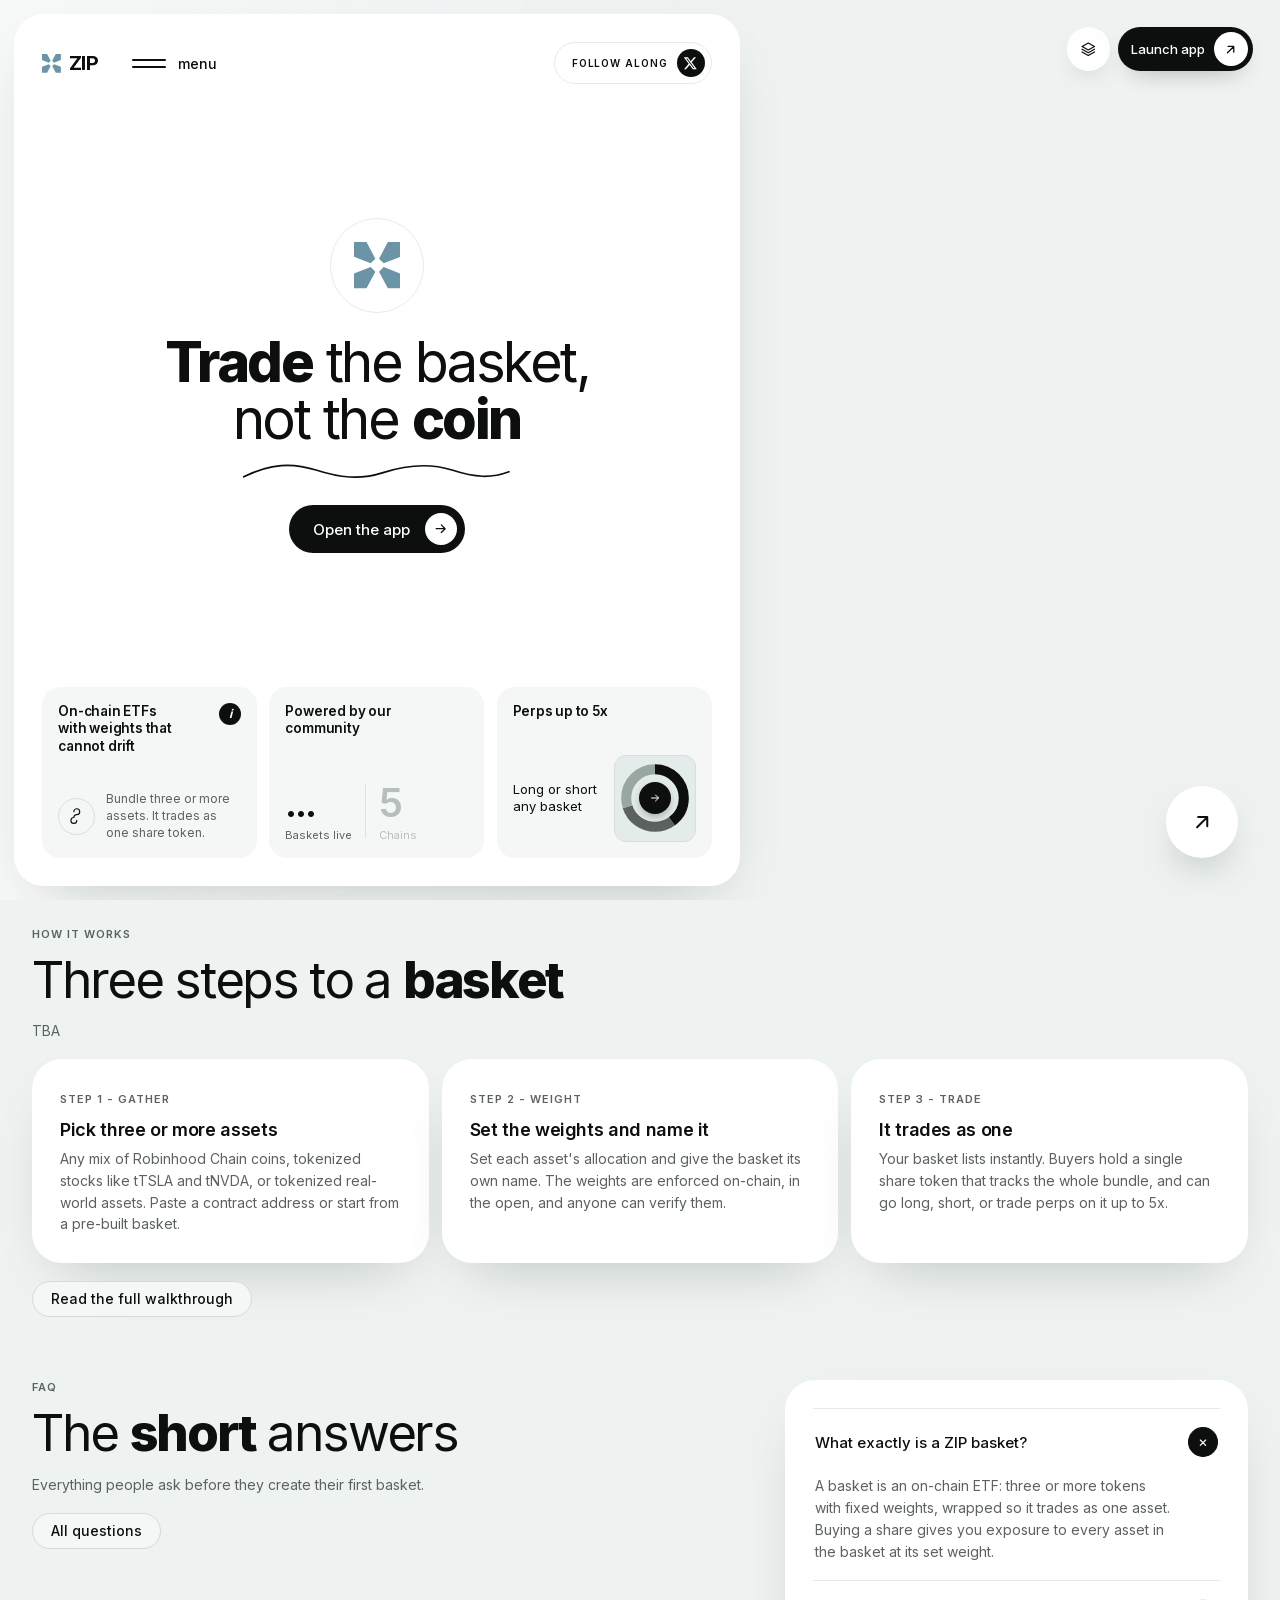
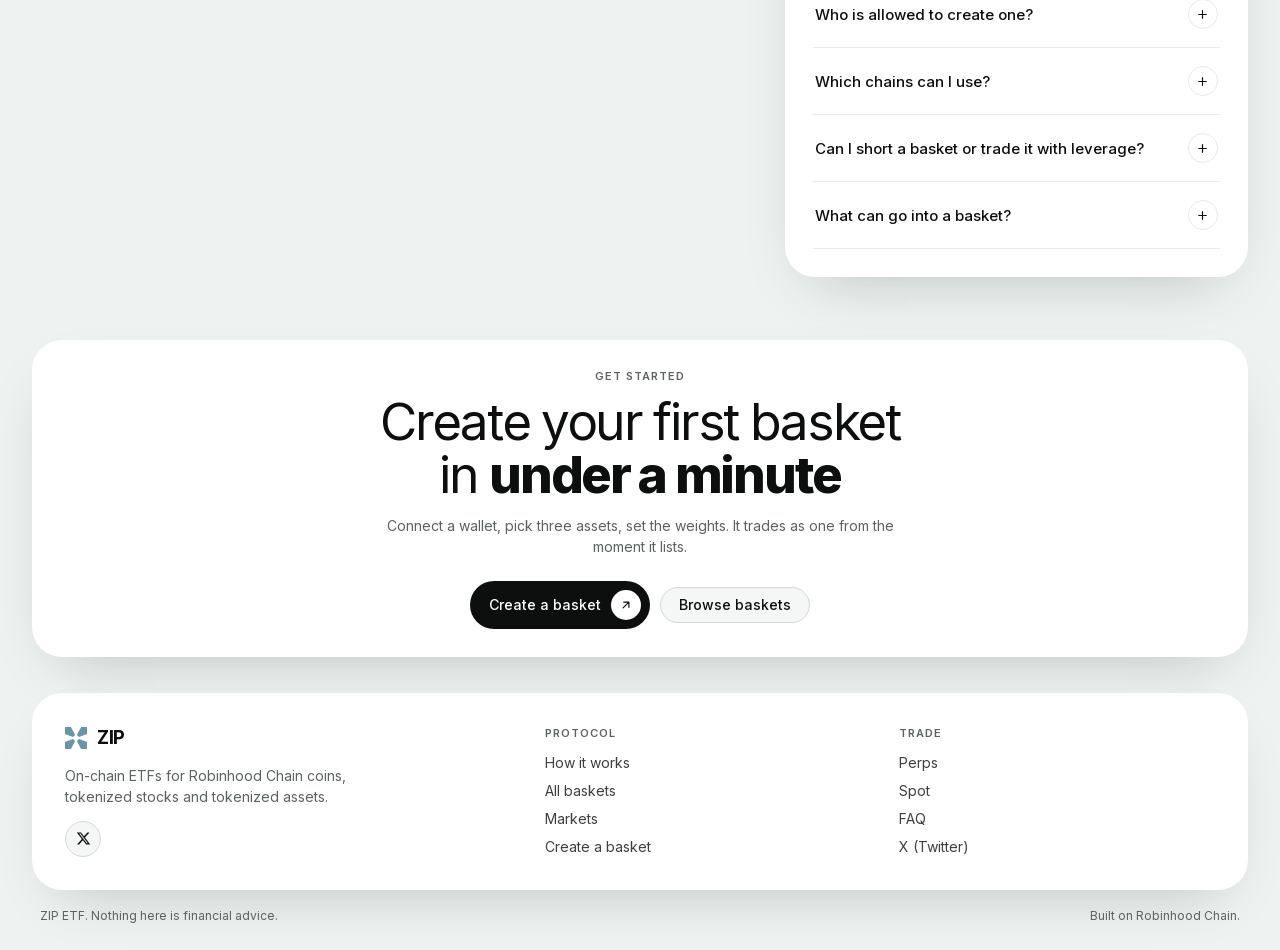
==== index.html @ 49cf730f "first commit" ====
<!DOCTYPE html><!--kc_h48xTztMlDS0UndkGt--><html lang="en" class="__variable_48b81b"><head><meta charSet="utf-8"/><meta name="viewport" content="width=device-width, initial-scale=1, viewport-fit=cover"/><link rel="preload" href="/_next/static/media/e4af272ccee01ff0-s.p.woff2" as="font" crossorigin="" type="font/woff2"/><link rel="stylesheet" href="/_next/static/css/47290fb215a92a5d.css" data-precedence="next"/><link rel="preload" as="script" fetchPriority="low" href="/_next/static/chunks/webpack-f06a473c80c1f0b2.js"/><script src="/_next/static/chunks/4bd1b696-100b9d70ed4e49c1.js" async=""></script><script src="/_next/static/chunks/1255-623a1bc706ecd6cc.js" async=""></script><script src="/_next/static/chunks/main-app-b7ac91ae224968d9.js" async=""></script><script src="/_next/static/chunks/2619-04bc32f026a0d946.js" async=""></script><script src="/_next/static/chunks/app/page-337a834a61ea5313.js" async=""></script><script src="/_next/static/chunks/4e88bc13-fd4abf45faca8fa0.js" async=""></script><script src="/_next/static/chunks/9579-af18229d31979c87.js" async=""></script><script src="/_next/static/chunks/5828-e5c5c52f9ae7e9f2.js" async=""></script><script src="/_next/static/chunks/837-861369eff8d6d8a3.js" async=""></script><script src="/_next/static/chunks/1227-9fb7b39acc31ea23.js" async=""></script><script src="/_next/static/chunks/app/(product)/layout-d0ba0eaaacfea09c.js" async=""></script><meta name="next-size-adjust" content=""/><title>ZIP ETF - Trade the basket, not the coin</title><meta name="description" content="On-chain ETFs for Robinhood Chain coins, tokenized stocks and tokenized assets. Build a basket, buy it, or trade its perps up to 5x."/><link rel="icon" href="/icon.svg?15dbc887659d36e9" type="image/svg+xml" sizes="any"/><script src="/_next/static/chunks/polyfills-42372ed130431b0a.js" noModule=""></script></head><body><div hidden=""><!--$--><!--/$--></div><section class="hero"><video class="hero__bg" autoPlay="" muted="" loop="" playsInline="" preload="auto" poster="https://images.higgs.ai/?default=1&amp;output=webp&amp;url=https%3A%2F%2Fd8j0ntlcm91z4.cloudfront.net%2Fuser_38xzZboKViGWJOttwIXH07lWA1P%2Fhf_20260831_232824_93a0252b-e9f2-432f-9961-555a2e458100.png&amp;w=1920&amp;q=85"><source src="https://d8j0ntlcm91z4.cloudfront.net/user_38xzZboKViGWJOttwIXH07lWA1P/hf_20260831_234904_80126b6f-a9f2-4c64-904f-bbecd6fb479a.mp4" type="video/mp4"/></video><div class="hero__scrim"></div><div class="hero__inner"><div class="panel"><header class="topbar"><div class="nav-left"><span class="brand"><svg class="brand__mark" viewBox="0 0 100 100" aria-hidden="true"><path fill="#6b94a6" d="M0 0h27l19 36-10 10L0 32zM100 0H73L54 36l10 10 36-14zM0 100h27l19-36-10-10L0 68zM100 100H73L54 64l10-10 36 14z"></path></svg>ZIP</span><button class="menu" type="button" aria-controls="navmenu" aria-expanded="false" aria-label="Open menu"><span class="menu__bars"><span></span><span></span></span><span class="menu__label">menu</span></button></div><div class="connect"><span class="connect__label">Follow along</span><div class="socials"><a class="social" href="https://x.com/ZipETFsX" target="_blank" rel="noopener noreferrer" aria-label="ZIP ETF on X"><svg viewBox="0 0 24 24" aria-hidden="true" fill="currentColor"><path d="M18.244 2.25h3.308l-7.227 8.26 8.502 11.24H16.17l-5.214-6.817L4.99 21.75H1.68l7.73-8.835L1.254 2.25H8.08l4.713 6.231zm-1.161 17.52h1.833L7.084 4.126H5.117z"></path></svg></a></div></div></header><div class="stage"><div class="avatar avatar--mark" aria-hidden="true"><svg viewBox="0 0 100 100" aria-hidden="true"><path fill="#6b94a6" d="M0 0h27l19 36-10 10L0 32zM100 0H73L54 36l10 10 36-14zM0 100h27l19-36-10-10L0 68zM100 100H73L54 64l10-10 36 14z"></path></svg></div><h1 class="headline"><b>Trade</b> the basket,<br/>not the <b>coin</b></h1><svg class="squiggle" viewBox="0 0 320 26" aria-hidden="true"><path d="M2 20C34 4 60 3 88 12s52 12 80 3 54-12 82-3 46 10 68 2" stroke="currentColor" stroke-width="2" stroke-linecap="round" fill="none"></path></svg><a class="cta" href="/app">Open the app<span class="cta__icon"><svg viewBox="0 0 24 24" aria-hidden="true"><path d="M5 12h14M13 6l6 6-6 6" stroke="currentColor" stroke-width="2" stroke-linecap="round" stroke-linejoin="round" fill="none"></path></svg></span></a></div><div class="cards"><article class="card"><div class="card__top"><h3 class="card__title">On-chain ETFs with weights that cannot drift</h3><span class="info" aria-hidden="true">i</span></div><div class="card__row"><span class="bubble"><svg viewBox="0 0 24 24" aria-hidden="true"><path d="M8 5a4 4 0 1 1 4 4 4 4 0 0 0-4 4 4 4 0 1 0 4 4" stroke="currentColor" stroke-width="1.6" stroke-linecap="round" stroke-linejoin="round" fill="none"></path></svg></span><p class="card__note">Bundle three or more assets. It trades as one share token.</p></div></article><article class="card"><div class="card__top"><h3 class="card__title">Powered by our community</h3></div><div class="stats"><div class="stat"><span class="stat__num">...</span><span class="stat__label">Baskets live</span></div><span class="stats__div"></span><div class="stat stat--muted"><span class="stat__num">5</span><span class="stat__label">Chains</span></div></div></article><article class="card"><div class="card__top"><h3 class="card__title">Perps up to 5x</h3></div><div class="teaser"><p class="teaser__text">Long or short<br/>any basket</p><a class="teaser__thumb teaser__thumb--donut" aria-label="Open the perps market" href="/app?tab=trade"><div style="width:72px;display:flex;flex-direction:column;align-items:center;gap:8px"><svg viewBox="0 0 100 100" width="72" height="72" role="img" aria-label="Basket allocation"><circle cx="50" cy="50" r="40" fill="none" stroke="#eef2f1" stroke-width="14"></circle><circle cx="50" cy="50" r="40" fill="none" stroke="#0d0f0f" stroke-width="14" stroke-dasharray="100.53096491487338 150.79644737231007" stroke-dashoffset="0" transform="rotate(-90 50 50)"></circle><circle cx="50" cy="50" r="40" fill="none" stroke="#5b6260" stroke-width="14" stroke-dasharray="75.39822368615503 175.92918860102841" stroke-dashoffset="-100.53096491487338" transform="rotate(-90 50 50)"></circle><circle cx="50" cy="50" r="40" fill="none" stroke="#9aa6a2" stroke-width="14" stroke-dasharray="75.39822368615503 175.92918860102841" stroke-dashoffset="-175.92918860102841" transform="rotate(-90 50 50)"></circle></svg></div><span class="play"><svg viewBox="0 0 24 24" aria-hidden="true"><path d="M5 12h14M13 6l6 6-6 6" stroke="currentColor" stroke-width="2" stroke-linecap="round" stroke-linejoin="round" fill="none"></path></svg></span></a></div></article></div></div><div class="side"><div class="side__top"><a class="pill-btn" aria-label="Browse all baskets" href="/baskets"><svg viewBox="0 0 24 24" aria-hidden="true"><path d="M12 3l9 5-9 5-9-5 9-5zM3 12l9 5 9-5M3 16l9 5 9-5" stroke="currentColor" stroke-width="1.8" stroke-linecap="round" stroke-linejoin="round" fill="none"></path></svg></a><a class="account account--ink" href="/app"><span class="account__label">Launch app</span><span class="account__avatar" aria-hidden="true"><svg viewBox="0 0 24 24" aria-hidden="true"><path d="M7 17L17 7M8 7h9v9" stroke="currentColor" stroke-width="2" stroke-linecap="round" stroke-linejoin="round" fill="none"></path></svg></span></a></div><a class="arrow-fab" aria-label="How it works" href="/how-it-works"><svg viewBox="0 0 24 24" aria-hidden="true"><path d="M7 17L17 7M8 7h9v9" stroke="currentColor" stroke-width="2" stroke-linecap="round" stroke-linejoin="round" fill="none"></path></svg></a></div></div></section><div class="navmenu" id="navmenu" role="dialog" aria-modal="true" aria-label="Site menu"><div class="navmenu__scrim"></div><div class="navmenu__sheet"><div class="navmenu__head"><span class="navmenu__brand"><svg class="brand__mark" viewBox="0 0 100 100" aria-hidden="true"><path fill="#6b94a6" d="M0 0h27l19 36-10 10L0 32zM100 0H73L54 36l10 10 36-14zM0 100h27l19-36-10-10L0 68zM100 100H73L54 64l10-10 36 14z"></path></svg>ZIP</span><button class="navmenu__close" type="button" aria-label="Close menu"><svg viewBox="0 0 24 24" aria-hidden="true"><path d="M5 5l14 14M19 5L5 19" stroke="currentColor" stroke-width="2.2" stroke-linecap="round" stroke-linejoin="round" fill="none"></path></svg></button></div><ul class="navmenu__list"><li><a class="navmenu__link" href="/">Home<svg viewBox="0 0 24 24" aria-hidden="true"><path d="M7 17L17 7M8 7h9v9" stroke="currentColor" stroke-width="2" stroke-linecap="round" stroke-linejoin="round" fill="none"></path></svg></a></li><li><a class="navmenu__link" href="/app">Markets<svg viewBox="0 0 24 24" aria-hidden="true"><path d="M7 17L17 7M8 7h9v9" stroke="currentColor" stroke-width="2" stroke-linecap="round" stroke-linejoin="round" fill="none"></path></svg></a></li><li><a class="navmenu__link" href="/baskets">Baskets<svg viewBox="0 0 24 24" aria-hidden="true"><path d="M7 17L17 7M8 7h9v9" stroke="currentColor" stroke-width="2" stroke-linecap="round" stroke-linejoin="round" fill="none"></path></svg></a></li><li><a class="navmenu__link" href="/app?tab=create">Create a basket<svg viewBox="0 0 24 24" aria-hidden="true"><path d="M7 17L17 7M8 7h9v9" stroke="currentColor" stroke-width="2" stroke-linecap="round" stroke-linejoin="round" fill="none"></path></svg></a></li><li><a class="navmenu__link" href="/how-it-works">How it works<svg viewBox="0 0 24 24" aria-hidden="true"><path d="M7 17L17 7M8 7h9v9" stroke="currentColor" stroke-width="2" stroke-linecap="round" stroke-linejoin="round" fill="none"></path></svg></a></li><li><a class="navmenu__link" href="/faq">FAQ<svg viewBox="0 0 24 24" aria-hidden="true"><path d="M7 17L17 7M8 7h9v9" stroke="currentColor" stroke-width="2" stroke-linecap="round" stroke-linejoin="round" fill="none"></path></svg></a></li></ul><div class="navmenu__foot"><span class="navmenu__foot-label">Follow along</span><div class="socials"><a class="social" href="https://x.com/ZipETFsX" target="_blank" rel="noopener noreferrer" aria-label="ZIP ETF on X"><svg viewBox="0 0 24 24" aria-hidden="true" fill="currentColor"><path d="M18.244 2.25h3.308l-7.227 8.26 8.502 11.24H16.17l-5.214-6.817L4.99 21.75H1.68l7.73-8.835L1.254 2.25H8.08l4.713 6.231zm-1.161 17.52h1.833L7.084 4.126H5.117z"></path></svg></a></div><a class="cta" href="/app">Open the app<span class="cta__icon"><svg viewBox="0 0 24 24" aria-hidden="true"><path d="M5 12h14M13 6l6 6-6 6" stroke="currentColor" stroke-width="2" stroke-linecap="round" stroke-linejoin="round" fill="none"></path></svg></span></a></div></div></div><div class="q-wrap home-sections"><section id="how-it-works" class="q-section"><div class="q-hero"><p class="q-kicker">How it works</p><h2 class="q-title">Three steps to a <b>basket</b></h2><p class="q-lede">TBA</p></div><div class="q-grid q-grid--3"><div class="q-panel q-step"><span class="q-step__n">Step 1 - Gather</span><h3>Pick three or more assets</h3><p>Any mix of Robinhood Chain coins, tokenized stocks like tTSLA and tNVDA, or tokenized real-world assets. Paste a contract address or start from a pre-built basket.</p></div><div class="q-panel q-step"><span class="q-step__n">Step 2 - Weight</span><h3>Set the weights and name it</h3><p>Set each asset&#x27;s allocation and give the basket its own name. The weights are enforced on-chain, in the open, and anyone can verify them.</p></div><div class="q-panel q-step"><span class="q-step__n">Step 3 - Trade</span><h3>It trades as one</h3><p>Your basket lists instantly. Buyers hold a single share token that tracks the whole bundle, and can go long, short, or trade perps on it up to 5x.</p></div></div><div class="q-row" style="margin-top:18px"><a class="q-btn q-btn--ghost" href="/how-it-works">Read the full walkthrough</a></div></section><section id="faq" class="q-section"><div class="q-grid q-grid--main"><div class="q-hero" style="padding-top:0"><p class="q-kicker">FAQ</p><h2 class="q-title">The <b>short</b> answers</h2><p class="q-lede">Everything people ask before they create their first basket.</p><a class="q-btn q-btn--ghost" style="margin-top:18px" href="/faq">All questions</a></div><div class="q-panel"><div class="q-acc"><div class="q-acc__item is-open"><button type="button" class="q-acc__btn" aria-expanded="true">What exactly is a ZIP basket?<span class="q-acc__icon"><svg viewBox="0 0 24 24" aria-hidden="true"><path d="M12 5v14M5 12h14" stroke="currentColor" stroke-width="2.2" stroke-linecap="round" stroke-linejoin="round" fill="none"></path></svg></span></button><div class="q-acc__panel"><div class="q-acc__inner"><p>A basket is an on-chain ETF: three or more tokens with fixed weights, wrapped so it trades as one asset. Buying a share gives you exposure to every asset in the basket at its set weight.</p></div></div></div><div class="q-acc__item"><button type="button" class="q-acc__btn" aria-expanded="false">Who is allowed to create one?<span class="q-acc__icon"><svg viewBox="0 0 24 24" aria-hidden="true"><path d="M12 5v14M5 12h14" stroke="currentColor" stroke-width="2.2" stroke-linecap="round" stroke-linejoin="round" fill="none"></path></svg></span></button><div class="q-acc__panel"><div class="q-acc__inner"><p>Anyone with a connected wallet. There is no listing committee and no approval queue. You pick the assets, set the weights, and the protocol mints it.</p></div></div></div><div class="q-acc__item"><button type="button" class="q-acc__btn" aria-expanded="false">Which chains can I use?<span class="q-acc__icon"><svg viewBox="0 0 24 24" aria-hidden="true"><path d="M12 5v14M5 12h14" stroke="currentColor" stroke-width="2.2" stroke-linecap="round" stroke-linejoin="round" fill="none"></path></svg></span></button><div class="q-acc__panel"><div class="q-acc__inner"><p>Robinhood Chain, Ethereum, Base, BNB Chain and Solana. A single basket can hold assets that live on different chains, and deploys run through one launch flow.</p></div></div></div><div class="q-acc__item"><button type="button" class="q-acc__btn" aria-expanded="false">Can I short a basket or trade it with leverage?<span class="q-acc__icon"><svg viewBox="0 0 24 24" aria-hidden="true"><path d="M12 5v14M5 12h14" stroke="currentColor" stroke-width="2.2" stroke-linecap="round" stroke-linejoin="round" fill="none"></path></svg></span></button><div class="q-acc__panel"><div class="q-acc__inner"><p>Yes. Every basket has a perps market. You can go long or short with up to 5x leverage, and positions are collateralised from your custodial balance.</p></div></div></div><div class="q-acc__item"><button type="button" class="q-acc__btn" aria-expanded="false">What can go into a basket?<span class="q-acc__icon"><svg viewBox="0 0 24 24" aria-hidden="true"><path d="M12 5v14M5 12h14" stroke="currentColor" stroke-width="2.2" stroke-linecap="round" stroke-linejoin="round" fill="none"></path></svg></span></button><div class="q-acc__panel"><div class="q-acc__inner"><p>Robinhood Chain native coins, tokenized stocks such as tTSLA, tNVDA and tAAPL, tokenized real-world assets like tGOLD, and any token you can paste a contract address for.</p></div></div></div></div></div></div></section><section id="cta" class="q-section"><div class="q-panel home-cta"><p class="q-kicker">Get started</p><h2 class="q-title">Create your first basket<br/>in <b>under a minute</b></h2><p class="q-lede" style="margin:14px auto 0">Connect a wallet, pick three assets, set the weights. It trades as one from the moment it lists.</p><div class="q-row q-row--wrap" style="justify-content:center;margin-top:24px"><a class="q-btn q-btn--ink q-btn--pill-icon" href="/app?tab=create">Create a basket<span class="q-btn__icon"><svg viewBox="0 0 24 24" aria-hidden="true"><path d="M7 17L17 7M8 7h9v9" stroke="currentColor" stroke-width="2" stroke-linecap="round" stroke-linejoin="round" fill="none"></path></svg></span></a><a class="q-btn q-btn--ghost" href="/baskets">Browse baskets</a></div></div></section></div><footer class="q-footer"><div class="q-wrap"><div class="q-footer__box"><div><a class="q-header__brand" href="/"><svg viewBox="0 0 100 100" aria-hidden="true"><path fill="#6b94a6" d="M0 0h27l19 36-10 10L0 32zM100 0H73L54 36l10 10 36-14zM0 100h27l19-36-10-10L0 68zM100 100H73L54 64l10-10 36 14z"></path></svg>ZIP</a><p class="q-footer__blurb">On-chain ETFs for Robinhood Chain coins, tokenized stocks and tokenized assets.</p><a class="q-iconbtn" style="margin-top:14px" href="https://x.com/ZipETFsX" target="_blank" rel="noopener noreferrer" aria-label="ZIP ETF on X"><svg viewBox="0 0 24 24" aria-hidden="true" fill="currentColor"><path d="M18.244 2.25h3.308l-7.227 8.26 8.502 11.24H16.17l-5.214-6.817L4.99 21.75H1.68l7.73-8.835L1.254 2.25H8.08l4.713 6.231zm-1.161 17.52h1.833L7.084 4.126H5.117z"></path></svg></a></div><div class="q-footer__col"><h4>Protocol</h4><ul><li><a href="/how-it-works">How it works</a></li><li><a href="/baskets">All baskets</a></li><li><a href="/app">Markets</a></li><li><a href="/app?tab=create">Create a basket</a></li></ul></div><div class="q-footer__col"><h4>Trade</h4><ul><li><a href="/app?tab=trade">Perps</a></li><li><a href="/baskets">Spot</a></li><li><a href="/faq">FAQ</a></li><li><a href="https://x.com/ZipETFsX" target="_blank" rel="noopener noreferrer">X (Twitter)</a></li></ul></div></div><div class="q-footer__meta"><span>ZIP ETF. Nothing here is financial advice.</span><span>Built on Robinhood Chain.</span></div></div></footer><!--$--><!--/$--><script src="/_next/static/chunks/webpack-f06a473c80c1f0b2.js" id="_R_" async=""></script><script>(self.__next_f=self.__next_f||[]).push([0])</script><script>self.__next_f.push([1,"1:\"$Sreact.fragment\"\n2:I[9766,[],\"\"]\n3:I[98924,[],\"\"]\n4:I[39298,[\"2619\",\"static/chunks/2619-04bc32f026a0d946.js\",\"8974\",\"static/chunks/app/page-337a834a61ea5313.js\"],\"default\"]\n5:I[52619,[\"8451\",\"static/chunks/4e88bc13-fd4abf45faca8fa0.js\",\"2619\",\"static/chunks/2619-04bc32f026a0d946.js\",\"9579\",\"static/chunks/9579-af18229d31979c87.js\",\"5828\",\"static/chunks/5828-e5c5c52f9ae7e9f2.js\",\"837\",\"static/chunks/837-861369eff8d6d8a3.js\",\"1227\",\"static/chunks/1227-9fb7b39acc31ea23.js\",\"5396\",\"static/chunks/app/(product)/layout-d0ba0eaaacfea09c.js\"],\"\"]\n6:I[42136,[\"2619\",\"static/chunks/2619-04bc32f026a0d946.js\",\"8974\",\"static/chunks/app/page-337a834a61ea5313.js\"],\"default\"]\nb:I[57150,[],\"\"]\n:HL[\"/_next/static/media/e4af272ccee01ff0-s.p.woff2\",\"font\",{\"crossOrigin\":\"\",\"type\":\"font/woff2\"}]\n:HL[\"/_next/static/css/47290fb215a92a5d.css\",\"style\"]\n"])</script><script>self.__next_f.push([1,"0:{\"P\":null,\"b\":\"kc_h48xTztMlDS0UndkGt\",\"p\":\"\",\"c\":[\"\",\"\"],\"i\":false,\"f\":[[[\"\",{\"children\":[\"__PAGE__\",{}]},\"$undefined\",\"$undefined\",true],[\"\",[\"$\",\"$1\",\"c\",{\"children\":[[[\"$\",\"link\",\"0\",{\"rel\":\"stylesheet\",\"href\":\"/_next/static/css/47290fb215a92a5d.css\",\"precedence\":\"next\",\"crossOrigin\":\"$undefined\",\"nonce\":\"$undefined\"}]],[\"$\",\"html\",null,{\"lang\":\"en\",\"className\":\"__variable_48b81b\",\"children\":[\"$\",\"body\",null,{\"children\":[\"$\",\"$L2\",null,{\"parallelRouterKey\":\"children\",\"error\":\"$undefined\",\"errorStyles\":\"$undefined\",\"errorScripts\":\"$undefined\",\"template\":[\"$\",\"$L3\",null,{}],\"templateStyles\":\"$undefined\",\"templateScripts\":\"$undefined\",\"notFound\":[[[\"$\",\"title\",null,{\"children\":\"404: This page could not be found.\"}],[\"$\",\"div\",null,{\"style\":{\"fontFamily\":\"system-ui,\\\"Segoe UI\\\",Roboto,Helvetica,Arial,sans-serif,\\\"Apple Color Emoji\\\",\\\"Segoe UI Emoji\\\"\",\"height\":\"100vh\",\"textAlign\":\"center\",\"display\":\"flex\",\"flexDirection\":\"column\",\"alignItems\":\"center\",\"justifyContent\":\"center\"},\"children\":[\"$\",\"div\",null,{\"children\":[[\"$\",\"style\",null,{\"dangerouslySetInnerHTML\":{\"__html\":\"body{color:#000;background:#fff;margin:0}.next-error-h1{border-right:1px solid rgba(0,0,0,.3)}@media (prefers-color-scheme:dark){body{color:#fff;background:#000}.next-error-h1{border-right:1px solid rgba(255,255,255,.3)}}\"}}],[\"$\",\"h1\",null,{\"className\":\"next-error-h1\",\"style\":{\"display\":\"inline-block\",\"margin\":\"0 20px 0 0\",\"padding\":\"0 23px 0 0\",\"fontSize\":24,\"fontWeight\":500,\"verticalAlign\":\"top\",\"lineHeight\":\"49px\"},\"children\":404}],[\"$\",\"div\",null,{\"style\":{\"display\":\"inline-block\"},\"children\":[\"$\",\"h2\",null,{\"style\":{\"fontSize\":14,\"fontWeight\":400,\"lineHeight\":\"49px\",\"margin\":0},\"children\":\"This page could not be found.\"}]}]]}]}]],[]],\"forbidden\":\"$undefined\",\"unauthorized\":\"$undefined\"}]}]}]]}],{\"children\":[\"__PAGE__\",[\"$\",\"$1\",\"c\",{\"children\":[[[\"$\",\"$L4\",null,{}],[\"$\",\"div\",null,{\"className\":\"q-wrap home-sections\",\"children\":[[\"$\",\"section\",null,{\"id\":\"how-it-works\",\"className\":\"q-section\",\"children\":[[\"$\",\"div\",null,{\"className\":\"q-hero\",\"children\":[[\"$\",\"p\",null,{\"className\":\"q-kicker\",\"children\":\"How it works\"}],[\"$\",\"h2\",null,{\"className\":\"q-title\",\"children\":[\"Three steps to a \",[\"$\",\"b\",null,{\"children\":\"basket\"}]]}],[\"$\",\"p\",null,{\"className\":\"q-lede\",\"children\":\"TBA\"}]]}],[\"$\",\"div\",null,{\"className\":\"q-grid q-grid--3\",\"children\":[[\"$\",\"div\",\"Step 1 - Gather\",{\"className\":\"q-panel q-step\",\"children\":[[\"$\",\"span\",null,{\"className\":\"q-step__n\",\"children\":\"Step 1 - Gather\"}],[\"$\",\"h3\",null,{\"children\":\"Pick three or more assets\"}],[\"$\",\"p\",null,{\"children\":\"Any mix of Robinhood Chain coins, tokenized stocks like tTSLA and tNVDA, or tokenized real-world assets. Paste a contract address or start from a pre-built basket.\"}]]}],[\"$\",\"div\",\"Step 2 - Weight\",{\"className\":\"q-panel q-step\",\"children\":[[\"$\",\"span\",null,{\"className\":\"q-step__n\",\"children\":\"Step 2 - Weight\"}],[\"$\",\"h3\",null,{\"children\":\"Set the weights and name it\"}],[\"$\",\"p\",null,{\"children\":\"Set each asset's allocation and give the basket its own name. The weights are enforced on-chain, in the open, and anyone can verify them.\"}]]}],[\"$\",\"div\",\"Step 3 - Trade\",{\"className\":\"q-panel q-step\",\"children\":[[\"$\",\"span\",null,{\"className\":\"q-step__n\",\"children\":\"Step 3 - Trade\"}],[\"$\",\"h3\",null,{\"children\":\"It trades as one\"}],[\"$\",\"p\",null,{\"children\":\"Your basket lists instantly. Buyers hold a single share token that tracks the whole bundle, and can go long, short, or trade perps on it up to 5x.\"}]]}]]}],[\"$\",\"div\",null,{\"className\":\"q-row\",\"style\":{\"marginTop\":18},\"children\":[\"$\",\"$L5\",null,{\"href\":\"/how-it-works\",\"className\":\"q-btn q-btn--ghost\",\"children\":\"Read the full walkthrough\"}]}]]}],[\"$\",\"section\",null,{\"id\":\"faq\",\"className\":\"q-section\",\"children\":[\"$\",\"div\",null,{\"className\":\"q-grid q-grid--main\",\"children\":[[\"$\",\"div\",null,{\"className\":\"q-hero\",\"style\":{\"paddingTop\":0},\"children\":[[\"$\",\"p\",null,{\"className\":\"q-kicker\",\"children\":\"FAQ\"}],[\"$\",\"h2\",null,{\"className\":\"q-title\",\"children\":[\"The \",[\"$\",\"b\",null,{\"children\":\"short\"}],\" answers\"]}],[\"$\",\"p\",null,{\"className\":\"q-lede\",\"children\":\"Everything people ask before they create their first basket.\"}],[\"$\",\"$L5\",null,{\"href\":\"/faq\",\"className\":\"q-btn q-btn--ghost\",\"style\":{\"marginTop\":18},\"children\":\"All questions\"}]]}],[\"$\",\"div\",null,{\"className\":\"q-panel\",\"children\":[\"$\",\"$L6\",null,{\"items\":[{\"q\":\"What exactly is a ZIP basket?\",\"a\":\"A basket is an on-chain ETF: three or more tokens with fixed weights, wrapped so it trades as one asset. Buying a share gives you exposure to every asset in the basket at its set weight.\"},{\"q\":\"Who is allowed to create one?\",\"a\":\"Anyone with a connected wallet. There is no listing committee and no approval queue. You pick the assets, set the weights, and the protocol mints it.\"},{\"q\":\"Which chains can I use?\",\"a\":\"Robinhood Chain, Ethereum, Base, BNB Chain and Solana. A single basket can hold assets that live on different chains, and deploys run through one launch flow.\"},{\"q\":\"Can I short a basket or trade it with leverage?\",\"a\":\"Yes. Every basket has a perps market. You can go long or short with up to 5x leverage, and positions are collateralised from your custodial balance.\"},{\"q\":\"What can go into a basket?\",\"a\":\"Robinhood Chain native coins, tokenized stocks such as tTSLA, tNVDA and tAAPL, tokenized real-world assets like tGOLD, and any token you can paste a contract address for.\"}]}]}]]}]}],\"$L7\"]}],\"$L8\"],null,\"$L9\"]}],{},null,false]},null,false],\"$La\",false]],\"m\":\"$undefined\",\"G\":[\"$b\",[]],\"s\":false,\"S\":true}\n"])</script><script>self.__next_f.push([1,"c:I[24431,[],\"OutletBoundary\"]\ne:I[15278,[],\"AsyncMetadataOutlet\"]\n10:I[24431,[],\"ViewportBoundary\"]\n12:I[24431,[],\"MetadataBoundary\"]\n13:\"$Sreact.suspense\"\n"])</script><script>self.__next_f.push([1,"7:[\"$\",\"section\",null,{\"id\":\"cta\",\"className\":\"q-section\",\"children\":[\"$\",\"div\",null,{\"className\":\"q-panel home-cta\",\"children\":[[\"$\",\"p\",null,{\"className\":\"q-kicker\",\"children\":\"Get started\"}],[\"$\",\"h2\",null,{\"className\":\"q-title\",\"children\":[\"Create your first basket\",[\"$\",\"br\",null,{}],\"in \",[\"$\",\"b\",null,{\"children\":\"under a minute\"}]]}],[\"$\",\"p\",null,{\"className\":\"q-lede\",\"style\":{\"margin\":\"14px auto 0\"},\"children\":\"Connect a wallet, pick three assets, set the weights. It trades as one from the moment it lists.\"}],[\"$\",\"div\",null,{\"className\":\"q-row q-row--wrap\",\"style\":{\"justifyContent\":\"center\",\"marginTop\":24},\"children\":[[\"$\",\"$L5\",null,{\"href\":\"/app?tab=create\",\"className\":\"q-btn q-btn--ink q-btn--pill-icon\",\"children\":[\"Create a basket\",[\"$\",\"span\",null,{\"className\":\"q-btn__icon\",\"children\":[\"$\",\"svg\",null,{\"className\":\"$undefined\",\"style\":\"$undefined\",\"viewBox\":\"0 0 24 24\",\"aria-hidden\":\"true\",\"children\":[\"$\",\"path\",null,{\"d\":\"M7 17L17 7M8 7h9v9\",\"stroke\":\"currentColor\",\"strokeWidth\":2,\"strokeLinecap\":\"round\",\"strokeLinejoin\":\"round\",\"fill\":\"none\"}]}]}]]}],[\"$\",\"$L5\",null,{\"href\":\"/baskets\",\"className\":\"q-btn q-btn--ghost\",\"children\":\"Browse baskets\"}]]}]]}]}]\n"])</script><script>self.__next_f.push([1,"8:[\"$\",\"footer\",null,{\"className\":\"q-footer\",\"children\":[\"$\",\"div\",null,{\"className\":\"q-wrap\",\"children\":[[\"$\",\"div\",null,{\"className\":\"q-footer__box\",\"children\":[[\"$\",\"div\",null,{\"children\":[[\"$\",\"$L5\",null,{\"href\":\"/\",\"className\":\"q-header__brand\",\"children\":[[\"$\",\"svg\",null,{\"className\":\"$undefined\",\"style\":\"$undefined\",\"viewBox\":\"0 0 100 100\",\"aria-hidden\":\"true\",\"children\":[\"$\",\"path\",null,{\"fill\":\"#6b94a6\",\"d\":\"M0 0h27l19 36-10 10L0 32zM100 0H73L54 36l10 10 36-14zM0 100h27l19-36-10-10L0 68zM100 100H73L54 64l10-10 36 14z\"}]}],\"ZIP\"]}],[\"$\",\"p\",null,{\"className\":\"q-footer__blurb\",\"children\":\"On-chain ETFs for Robinhood Chain coins, tokenized stocks and tokenized assets.\"}],[\"$\",\"a\",null,{\"className\":\"q-iconbtn\",\"style\":{\"marginTop\":14},\"href\":\"https://x.com/ZipETFsX\",\"target\":\"_blank\",\"rel\":\"noopener noreferrer\",\"aria-label\":\"ZIP ETF on X\",\"children\":[\"$\",\"svg\",null,{\"className\":\"$undefined\",\"viewBox\":\"0 0 24 24\",\"aria-hidden\":\"true\",\"fill\":\"currentColor\",\"children\":[\"$\",\"path\",null,{\"d\":\"M18.244 2.25h3.308l-7.227 8.26 8.502 11.24H16.17l-5.214-6.817L4.99 21.75H1.68l7.73-8.835L1.254 2.25H8.08l4.713 6.231zm-1.161 17.52h1.833L7.084 4.126H5.117z\"}]}]}]]}],[[\"$\",\"div\",\"Protocol\",{\"className\":\"q-footer__col\",\"children\":[[\"$\",\"h4\",null,{\"children\":\"Protocol\"}],[\"$\",\"ul\",null,{\"children\":[[\"$\",\"li\",\"How it works\",{\"children\":[\"$\",\"$L5\",null,{\"href\":\"/how-it-works\",\"children\":\"How it works\"}]}],[\"$\",\"li\",\"All baskets\",{\"children\":[\"$\",\"$L5\",null,{\"href\":\"/baskets\",\"children\":\"All baskets\"}]}],[\"$\",\"li\",\"Markets\",{\"children\":[\"$\",\"$L5\",null,{\"href\":\"/app\",\"children\":\"Markets\"}]}],[\"$\",\"li\",\"Create a basket\",{\"children\":[\"$\",\"$L5\",null,{\"href\":\"/app?tab=create\",\"children\":\"Create a basket\"}]}]]}]]}],[\"$\",\"div\",\"Trade\",{\"className\":\"q-footer__col\",\"children\":[[\"$\",\"h4\",null,{\"children\":\"Trade\"}],[\"$\",\"ul\",null,{\"children\":[[\"$\",\"li\",\"Perps\",{\"children\":[\"$\",\"$L5\",null,{\"href\":\"/app?tab=trade\",\"children\":\"Perps\"}]}],[\"$\",\"li\",\"Spot\",{\"children\":[\"$\",\"$L5\",null,{\"href\":\"/baskets\",\"children\":\"Spot\"}]}],[\"$\",\"li\",\"FAQ\",{\"children\":[\"$\",\"$L5\",null,{\"href\":\"/faq\",\"children\":\"FAQ\"}]}],[\"$\",\"li\",\"X (Twitter)\",{\"children\":[\"$\",\"a\",null,{\"href\":\"https://x.com/ZipETFsX\",\"target\":\"_blank\",\"rel\":\"noopener noreferrer\",\"children\":\"X (Twitter)\"}]}]]}]]}]]]}],[\"$\",\"div\",null,{\"className\":\"q-footer__meta\",\"children\":[[\"$\",\"span\",null,{\"children\":\"ZIP ETF. Nothing here is financial advice.\"}],[\"$\",\"span\",null,{\"children\":\"Built on Robinhood Chain.\"}]]}]]}]}]\n"])</script><script>self.__next_f.push([1,"9:[\"$\",\"$Lc\",null,{\"children\":[\"$Ld\",[\"$\",\"$Le\",null,{\"promise\":\"$@f\"}]]}]\na:[\"$\",\"$1\",\"h\",{\"children\":[null,[[\"$\",\"$L10\",null,{\"children\":\"$L11\"}],[\"$\",\"meta\",null,{\"name\":\"next-size-adjust\",\"content\":\"\"}]],[\"$\",\"$L12\",null,{\"children\":[\"$\",\"div\",null,{\"hidden\":true,\"children\":[\"$\",\"$13\",null,{\"fallback\":null,\"children\":\"$L14\"}]}]}]]}]\n"])</script><script>self.__next_f.push([1,"11:[[\"$\",\"meta\",\"0\",{\"charSet\":\"utf-8\"}],[\"$\",\"meta\",\"1\",{\"name\":\"viewport\",\"content\":\"width=device-width, initial-scale=1, viewport-fit=cover\"}]]\nd:null\n"])</script><script>self.__next_f.push([1,"15:I[80622,[],\"IconMark\"]\nf:{\"metadata\":[[\"$\",\"title\",\"0\",{\"children\":\"ZIP ETF - Trade the basket, not the coin\"}],[\"$\",\"meta\",\"1\",{\"name\":\"description\",\"content\":\"On-chain ETFs for Robinhood Chain coins, tokenized stocks and tokenized assets. Build a basket, buy it, or trade its perps up to 5x.\"}],[\"$\",\"link\",\"2\",{\"rel\":\"icon\",\"href\":\"/icon.svg?15dbc887659d36e9\",\"type\":\"image/svg+xml\",\"sizes\":\"any\"}],[\"$\",\"$L15\",\"3\",{}]],\"error\":null,\"digest\":\"$undefined\"}\n"])</script><script>self.__next_f.push([1,"14:\"$f:metadata\"\n"])</script></body></html>
---- _next/static/css/47290fb215a92a5d.css ----
@font-face {
  font-family: Inter;
  font-style: normal;
  font-weight: 400;
  font-display: swap;
  src: url(/_next/static/media/ba9851c3c22cd980-s.woff2) format("woff2");
  unicode-range: u+0460-052f, u+1c80-1c8a, u+20b4, u+2de0-2dff, u+a640-a69f,
    u+fe2e-fe2f;
}
@font-face {
  font-family: Inter;
  font-style: normal;
  font-weight: 400;
  font-display: swap;
  src: url(/_next/static/media/21350d82a1f187e9-s.woff2) format("woff2");
  unicode-range: u+0301, u+0400-045f, u+0490-0491, u+04b0-04b1, u+2116;
}
@font-face {
  font-family: Inter;
  font-style: normal;
  font-weight: 400;
  font-display: swap;
  src: url(/_next/static/media/c5fe6dc8356a8c31-s.woff2) format("woff2");
  unicode-range: u+1f??;
}
@font-face {
  font-family: Inter;
  font-style: normal;
  font-weight: 400;
  font-display: swap;
  src: url(/_next/static/media/19cfc7226ec3afaa-s.woff2) format("woff2");
  unicode-range: u+0370-0377, u+037a-037f, u+0384-038a, u+038c, u+038e-03a1,
    u+03a3-03ff;
}
@font-face {
  font-family: Inter;
  font-style: normal;
  font-weight: 400;
  font-display: swap;
  src: url(/_next/static/media/df0a9ae256c0569c-s.woff2) format("woff2");
  unicode-range: u+0102-0103, u+0110-0111, u+0128-0129, u+0168-0169, u+01a0-01a1,
    u+01af-01b0, u+0300-0301, u+0303-0304, u+0308-0309, u+0323, u+0329,
    u+1ea0-1ef9, u+20ab;
}
@font-face {
  font-family: Inter;
  font-style: normal;
  font-weight: 400;
  font-display: swap;
  src: url(/_next/static/media/8e9860b6e62d6359-s.woff2) format("woff2");
  unicode-range: u+0100-02ba, u+02bd-02c5, u+02c7-02cc, u+02ce-02d7, u+02dd-02ff,
    u+0304, u+0308, u+0329, u+1d00-1dbf, u+1e00-1e9f, u+1ef2-1eff, u+2020,
    u+20a0-20ab, u+20ad-20c0, u+2113, u+2c60-2c7f, u+a720-a7ff;
}
@font-face {
  font-family: Inter;
  font-style: normal;
  font-weight: 400;
  font-display: swap;
  src: url(/_next/static/media/e4af272ccee01ff0-s.p.woff2) format("woff2");
  unicode-range: u+00??, u+0131, u+0152-0153, u+02bb-02bc, u+02c6, u+02da,
    u+02dc, u+0304, u+0308, u+0329, u+2000-206f, u+20ac, u+2122, u+2191, u+2193,
    u+2212, u+2215, u+feff, u+fffd;
}
@font-face {
  font-family: Inter;
  font-style: normal;
  font-weight: 500;
  font-display: swap;
  src: url(/_next/static/media/ba9851c3c22cd980-s.woff2) format("woff2");
  unicode-range: u+0460-052f, u+1c80-1c8a, u+20b4, u+2de0-2dff, u+a640-a69f,
    u+fe2e-fe2f;
}
@font-face {
  font-family: Inter;
  font-style: normal;
  font-weight: 500;
  font-display: swap;
  src: url(/_next/static/media/21350d82a1f187e9-s.woff2) format("woff2");
  unicode-range: u+0301, u+0400-045f, u+0490-0491, u+04b0-04b1, u+2116;
}
@font-face {
  font-family: Inter;
  font-style: normal;
  font-weight: 500;
  font-display: swap;
  src: url(/_next/static/media/c5fe6dc8356a8c31-s.woff2) format("woff2");
  unicode-range: u+1f??;
}
@font-face {
  font-family: Inter;
  font-style: normal;
  font-weight: 500;
  font-display: swap;
  src: url(/_next/static/media/19cfc7226ec3afaa-s.woff2) format("woff2");
  unicode-range: u+0370-0377, u+037a-037f, u+0384-038a, u+038c, u+038e-03a1,
    u+03a3-03ff;
}
@font-face {
  font-family: Inter;
  font-style: normal;
  font-weight: 500;
  font-display: swap;
  src: url(/_next/static/media/df0a9ae256c0569c-s.woff2) format("woff2");
  unicode-range: u+0102-0103, u+0110-0111, u+0128-0129, u+0168-0169, u+01a0-01a1,
    u+01af-01b0, u+0300-0301, u+0303-0304, u+0308-0309, u+0323, u+0329,
    u+1ea0-1ef9, u+20ab;
}
@font-face {
  font-family: Inter;
  font-style: normal;
  font-weight: 500;
  font-display: swap;
  src: url(/_next/static/media/8e9860b6e62d6359-s.woff2) format("woff2");
  unicode-range: u+0100-02ba, u+02bd-02c5, u+02c7-02cc, u+02ce-02d7, u+02dd-02ff,
    u+0304, u+0308, u+0329, u+1d00-1dbf, u+1e00-1e9f, u+1ef2-1eff, u+2020,
    u+20a0-20ab, u+20ad-20c0, u+2113, u+2c60-2c7f, u+a720-a7ff;
}
@font-face {
  font-family: Inter;
  font-style: normal;
  font-weight: 500;
  font-display: swap;
  src: url(/_next/static/media/e4af272ccee01ff0-s.p.woff2) format("woff2");
  unicode-range: u+00??, u+0131, u+0152-0153, u+02bb-02bc, u+02c6, u+02da,
    u+02dc, u+0304, u+0308, u+0329, u+2000-206f, u+20ac, u+2122, u+2191, u+2193,
    u+2212, u+2215, u+feff, u+fffd;
}
@font-face {
  font-family: Inter;
  font-style: normal;
  font-weight: 600;
  font-display: swap;
  src: url(/_next/static/media/ba9851c3c22cd980-s.woff2) format("woff2");
  unicode-range: u+0460-052f, u+1c80-1c8a, u+20b4, u+2de0-2dff, u+a640-a69f,
    u+fe2e-fe2f;
}
@font-face {
  font-family: Inter;
  font-style: normal;
  font-weight: 600;
  font-display: swap;
  src: url(/_next/static/media/21350d82a1f187e9-s.woff2) format("woff2");
  unicode-range: u+0301, u+0400-045f, u+0490-0491, u+04b0-04b1, u+2116;
}
@font-face {
  font-family: Inter;
  font-style: normal;
  font-weight: 600;
  font-display: swap;
  src: url(/_next/static/media/c5fe6dc8356a8c31-s.woff2) format("woff2");
  unicode-range: u+1f??;
}
@font-face {
  font-family: Inter;
  font-style: normal;
  font-weight: 600;
  font-display: swap;
  src: url(/_next/static/media/19cfc7226ec3afaa-s.woff2) format("woff2");
  unicode-range: u+0370-0377, u+037a-037f, u+0384-038a, u+038c, u+038e-03a1,
    u+03a3-03ff;
}
@font-face {
  font-family: Inter;
  font-style: normal;
  font-weight: 600;
  font-display: swap;
  src: url(/_next/static/media/df0a9ae256c0569c-s.woff2) format("woff2");
  unicode-range: u+0102-0103, u+0110-0111, u+0128-0129, u+0168-0169, u+01a0-01a1,
    u+01af-01b0, u+0300-0301, u+0303-0304, u+0308-0309, u+0323, u+0329,
    u+1ea0-1ef9, u+20ab;
}
@font-face {
  font-family: Inter;
  font-style: normal;
  font-weight: 600;
  font-display: swap;
  src: url(/_next/static/media/8e9860b6e62d6359-s.woff2) format("woff2");
  unicode-range: u+0100-02ba, u+02bd-02c5, u+02c7-02cc, u+02ce-02d7, u+02dd-02ff,
    u+0304, u+0308, u+0329, u+1d00-1dbf, u+1e00-1e9f, u+1ef2-1eff, u+2020,
    u+20a0-20ab, u+20ad-20c0, u+2113, u+2c60-2c7f, u+a720-a7ff;
}
@font-face {
  font-family: Inter;
  font-style: normal;
  font-weight: 600;
  font-display: swap;
  src: url(/_next/static/media/e4af272ccee01ff0-s.p.woff2) format("woff2");
  unicode-range: u+00??, u+0131, u+0152-0153, u+02bb-02bc, u+02c6, u+02da,
    u+02dc, u+0304, u+0308, u+0329, u+2000-206f, u+20ac, u+2122, u+2191, u+2193,
    u+2212, u+2215, u+feff, u+fffd;
}
@font-face {
  font-family: Inter;
  font-style: normal;
  font-weight: 700;
  font-display: swap;
  src: url(/_next/static/media/ba9851c3c22cd980-s.woff2) format("woff2");
  unicode-range: u+0460-052f, u+1c80-1c8a, u+20b4, u+2de0-2dff, u+a640-a69f,
    u+fe2e-fe2f;
}
@font-face {
  font-family: Inter;
  font-style: normal;
  font-weight: 700;
  font-display: swap;
  src: url(/_next/static/media/21350d82a1f187e9-s.woff2) format("woff2");
  unicode-range: u+0301, u+0400-045f, u+0490-0491, u+04b0-04b1, u+2116;
}
@font-face {
  font-family: Inter;
  font-style: normal;
  font-weight: 700;
  font-display: swap;
  src: url(/_next/static/media/c5fe6dc8356a8c31-s.woff2) format("woff2");
  unicode-range: u+1f??;
}
@font-face {
  font-family: Inter;
  font-style: normal;
  font-weight: 700;
  font-display: swap;
  src: url(/_next/static/media/19cfc7226ec3afaa-s.woff2) format("woff2");
  unicode-range: u+0370-0377, u+037a-037f, u+0384-038a, u+038c, u+038e-03a1,
    u+03a3-03ff;
}
@font-face {
  font-family: Inter;
  font-style: normal;
  font-weight: 700;
  font-display: swap;
  src: url(/_next/static/media/df0a9ae256c0569c-s.woff2) format("woff2");
  unicode-range: u+0102-0103, u+0110-0111, u+0128-0129, u+0168-0169, u+01a0-01a1,
    u+01af-01b0, u+0300-0301, u+0303-0304, u+0308-0309, u+0323, u+0329,
    u+1ea0-1ef9, u+20ab;
}
@font-face {
  font-family: Inter;
  font-style: normal;
  font-weight: 700;
  font-display: swap;
  src: url(/_next/static/media/8e9860b6e62d6359-s.woff2) format("woff2");
  unicode-range: u+0100-02ba, u+02bd-02c5, u+02c7-02cc, u+02ce-02d7, u+02dd-02ff,
    u+0304, u+0308, u+0329, u+1d00-1dbf, u+1e00-1e9f, u+1ef2-1eff, u+2020,
    u+20a0-20ab, u+20ad-20c0, u+2113, u+2c60-2c7f, u+a720-a7ff;
}
@font-face {
  font-family: Inter;
  font-style: normal;
  font-weight: 700;
  font-display: swap;
  src: url(/_next/static/media/e4af272ccee01ff0-s.p.woff2) format("woff2");
  unicode-range: u+00??, u+0131, u+0152-0153, u+02bb-02bc, u+02c6, u+02da,
    u+02dc, u+0304, u+0308, u+0329, u+2000-206f, u+20ac, u+2122, u+2191, u+2193,
    u+2212, u+2215, u+feff, u+fffd;
}
@font-face {
  font-family: Inter;
  font-style: normal;
  font-weight: 800;
  font-display: swap;
  src: url(/_next/static/media/ba9851c3c22cd980-s.woff2) format("woff2");
  unicode-range: u+0460-052f, u+1c80-1c8a, u+20b4, u+2de0-2dff, u+a640-a69f,
    u+fe2e-fe2f;
}
@font-face {
  font-family: Inter;
  font-style: normal;
  font-weight: 800;
  font-display: swap;
  src: url(/_next/static/media/21350d82a1f187e9-s.woff2) format("woff2");
  unicode-range: u+0301, u+0400-045f, u+0490-0491, u+04b0-04b1, u+2116;
}
@font-face {
  font-family: Inter;
  font-style: normal;
  font-weight: 800;
  font-display: swap;
  src: url(/_next/static/media/c5fe6dc8356a8c31-s.woff2) format("woff2");
  unicode-range: u+1f??;
}
@font-face {
  font-family: Inter;
  font-style: normal;
  font-weight: 800;
  font-display: swap;
  src: url(/_next/static/media/19cfc7226ec3afaa-s.woff2) format("woff2");
  unicode-range: u+0370-0377, u+037a-037f, u+0384-038a, u+038c, u+038e-03a1,
    u+03a3-03ff;
}
@font-face {
  font-family: Inter;
  font-style: normal;
  font-weight: 800;
  font-display: swap;
  src: url(/_next/static/media/df0a9ae256c0569c-s.woff2) format("woff2");
  unicode-range: u+0102-0103, u+0110-0111, u+0128-0129, u+0168-0169, u+01a0-01a1,
    u+01af-01b0, u+0300-0301, u+0303-0304, u+0308-0309, u+0323, u+0329,
    u+1ea0-1ef9, u+20ab;
}
@font-face {
  font-family: Inter;
  font-style: normal;
  font-weight: 800;
  font-display: swap;
  src: url(/_next/static/media/8e9860b6e62d6359-s.woff2) format("woff2");
  unicode-range: u+0100-02ba, u+02bd-02c5, u+02c7-02cc, u+02ce-02d7, u+02dd-02ff,
    u+0304, u+0308, u+0329, u+1d00-1dbf, u+1e00-1e9f, u+1ef2-1eff, u+2020,
    u+20a0-20ab, u+20ad-20c0, u+2113, u+2c60-2c7f, u+a720-a7ff;
}
@font-face {
  font-family: Inter;
  font-style: normal;
  font-weight: 800;
  font-display: swap;
  src: url(/_next/static/media/e4af272ccee01ff0-s.p.woff2) format("woff2");
  unicode-range: u+00??, u+0131, u+0152-0153, u+02bb-02bc, u+02c6, u+02da,
    u+02dc, u+0304, u+0308, u+0329, u+2000-206f, u+20ac, u+2122, u+2191, u+2193,
    u+2212, u+2215, u+feff, u+fffd;
}
@font-face {
  font-family: Inter Fallback;
  src: local("Arial");
  ascent-override: 90.44%;
  descent-override: 22.52%;
  line-gap-override: 0%;
  size-adjust: 107.12%;
}
.__className_48b81b {
  font-family: Inter, Inter Fallback;
  font-style: normal;
}
.__variable_48b81b {
  --font-inter: "Inter", "Inter Fallback";
}
:root {
  --ink: #0d0f0f;
  --ink-soft: #5b6260;
  --line: #e8ebea;
  --panel: #ffffff;
  --box: #f5f7f6;
  --radius-panel: 30px;
  --radius-box: 18px;
  --pad: clamp(18px, 2.2vw, 34px);
}
*,
:after,
:before {
  box-sizing: border-box;
}
body,
html {
  margin: 0;
  padding: 0;
}
body {
  font-family: var(--font-inter), "Inter", -apple-system, BlinkMacSystemFont,
    "Segoe UI", Roboto, Helvetica, Arial, sans-serif;
  color: var(--ink);
  background: #eef2f1;
  -webkit-font-smoothing: antialiased;
  overflow-x: hidden;
  -webkit-tap-highlight-color: transparent;
}
body.nav-lock,
html.nav-lock {
  overflow: hidden;
}
img {
  max-width: 100%;
  display: block;
}
button {
  font: inherit;
  border: 0;
  background: none;
  cursor: pointer;
}
a,
button {
  color: inherit;
}
a {
  text-decoration: none;
}
.hero {
  position: relative;
  height: 100vh;
  height: 100svh;
  min-height: 640px;
  width: 100%;
  overflow: hidden;
  isolation: isolate;
}
.hero__bg {
  width: 100%;
  height: 100%;
  object-fit: cover;
  z-index: -2;
}
.hero__bg,
.hero__scrim {
  position: absolute;
  inset: 0;
}
.hero__scrim {
  z-index: -1;
  background: linear-gradient(
    90deg,
    rgba(255, 255, 255, 0.55),
    rgba(255, 255, 255, 0.1) 45%,
    rgba(255, 255, 255, 0) 70%
  );
}
.hero__inner {
  position: relative;
  height: 100%;
  width: 100%;
  padding: clamp(10px, 1.1vw, 20px);
  display: grid;
  grid-template-columns: minmax(0, 1.02fr) minmax(0, 0.72fr);
  grid-gap: clamp(10px, 1.1vw, 20px);
  gap: clamp(10px, 1.1vw, 20px);
}
.panel {
  position: relative;
  background: var(--panel);
  border-radius: var(--radius-panel);
  padding: var(--pad);
  display: flex;
  flex-direction: column;
  min-height: 0;
  box-shadow: 0 24px 60px -30px rgba(16, 32, 28, 0.28);
}
.topbar {
  display: flex;
  justify-content: space-between;
  gap: 16px;
  flex: 0 0 auto;
}
.brand,
.topbar {
  align-items: center;
}
.brand {
  font-size: clamp(19px, 1.55vw, 26px);
  font-weight: 700;
  letter-spacing: -0.03em;
  display: inline-flex;
  gap: 8px;
}
.brand__mark {
  width: 0.95em;
  height: 0.95em;
  flex: 0 0 auto;
}
.nav-left {
  gap: clamp(18px, 2.6vw, 44px);
}
.menu,
.nav-left {
  display: flex;
  align-items: center;
}
.menu {
  gap: 12px;
  padding: 8px 4px;
  margin: -8px -4px;
  position: relative;
  z-index: 130;
}
.menu__bars {
  display: flex;
  flex-direction: column;
  gap: 5px;
  width: 34px;
}
.menu__bars span {
  display: block;
  height: 2px;
  background: var(--ink);
  border-radius: 2px;
  transform-origin: center;
  transition: transform 0.5s cubic-bezier(0.16, 1, 0.3, 1),
    width 0.4s cubic-bezier(0.16, 1, 0.3, 1);
}
.menu:hover .menu__bars span:nth-child(2) {
  width: 70%;
}
.menu.is-active .menu__bars span {
  width: 100%;
}
.menu.is-active .menu__bars span:first-child {
  transform: translateY(3.5px) rotate(45deg);
}
.menu.is-active .menu__bars span:nth-child(2) {
  transform: translateY(-3.5px) rotate(-45deg);
}
.menu__label {
  font-size: clamp(14px, 1.05vw, 17px);
  font-weight: 500;
}
.connect {
  display: flex;
  align-items: center;
  gap: clamp(8px, 0.7vw, 12px);
  border: 1px solid var(--line);
  border-radius: 999px;
  padding: 6px 6px 6px clamp(14px, 1.3vw, 22px);
}
.connect__label {
  font-size: clamp(10px, 0.78vw, 12.5px);
  font-weight: 600;
  letter-spacing: 0.09em;
  text-transform: uppercase;
  white-space: nowrap;
}
.socials {
  display: flex;
  gap: 6px;
}
.social {
  width: clamp(28px, 2.15vw, 36px);
  height: clamp(28px, 2.15vw, 36px);
  border-radius: 50%;
  background: var(--ink);
  color: #fff;
  display: grid;
  place-items: center;
}
.social svg {
  width: 52%;
  height: 52%;
  fill: currentColor;
}
.stage {
  flex: 1 1 auto;
  min-height: 0;
  display: flex;
  flex-direction: column;
  align-items: center;
  justify-content: center;
  text-align: center;
  position: relative;
  padding: clamp(12px, 2vh, 32px) 0;
}
.avatar {
  width: clamp(72px, 7.4vw, 124px);
  height: clamp(72px, 7.4vw, 124px);
  border-radius: 50%;
  overflow: hidden;
  background: linear-gradient(150deg, #dfe7e5, #c3d2cf);
  flex: 0 0 auto;
}
.avatar img {
  width: 100%;
  height: 100%;
  object-fit: cover;
}
.avatar--mark {
  display: grid;
  place-items: center;
  background: var(--panel);
  border: 1px solid var(--line);
}
.avatar--mark svg {
  width: 50%;
  height: 50%;
}
.account__avatar--mark {
  display: grid;
  place-items: center;
  background: var(--ink);
  color: #fff;
}
.account__avatar--mark svg {
  width: 46%;
  height: 46%;
}
.account.account--ink {
  background: var(--ink);
  color: #fff;
  transition: transform 0.25s ease, box-shadow 0.25s ease;
}
.account.account--ink:hover {
  transform: translateY(-2px);
  box-shadow: 0 14px 28px -14px rgba(0, 0, 0, 0.6);
}
.account.account--ink .account__label {
  color: #fff;
  font-weight: 500;
}
.account.account--ink .account__avatar {
  background: #fff;
  color: var(--ink);
  display: grid;
  place-items: center;
}
.account.account--ink .account__avatar svg {
  display: block;
  width: 44%;
  height: 44%;
}
.home-sections {
  padding-top: clamp(28px, 5vh, 72px);
}
.home-sections .q-section {
  margin-top: clamp(40px, 7vh, 96px);
}
.home-sections .q-section:first-child {
  margin-top: 0;
}
.home-cta {
  text-align: center;
  padding: clamp(32px, 5vw, 72px) clamp(18px, 3vw, 40px);
}
.home-cta .q-lede {
  max-width: 520px;
}
@media (hover: none) {
  .account.account--ink:hover {
    transform: none;
  }
}
@media (prefers-reduced-motion: reduce) {
  .account.account--ink {
    transition: none;
  }
}
.teaser__thumb--donut {
  display: grid;
  place-items: center;
  background: var(--panel);
  border: 1px solid #d9dedc;
}
.teaser__thumb--donut .play svg {
  fill: none;
  margin-left: 0;
}
.headline {
  margin: clamp(14px, 2.2vh, 30px) 0 0;
  font-size: clamp(34px, 4.35vw, 72px);
  line-height: 1.03;
  letter-spacing: -0.045em;
  font-weight: 400;
}
.headline b {
  font-weight: 800;
}
.squiggle {
  width: clamp(180px, 21vw, 330px);
  margin: clamp(8px, 1.4vh, 18px) auto 0;
  display: block;
  color: var(--ink);
}
.cta {
  margin-top: clamp(16px, 2.6vh, 36px);
  display: inline-flex;
  align-items: center;
  gap: clamp(12px, 1.1vw, 20px);
  background: var(--ink);
  color: #fff;
  border-radius: 999px;
  padding: 8px 8px 8px clamp(22px, 1.9vw, 34px);
  font-size: clamp(15px, 1.15vw, 19px);
  font-weight: 500;
  transition: transform 0.25s ease, box-shadow 0.25s ease;
}
.cta:hover {
  transform: translateY(-2px);
  box-shadow: 0 14px 28px -14px rgba(0, 0, 0, 0.6);
}
.cta__icon {
  width: clamp(32px, 2.5vw, 42px);
  height: clamp(32px, 2.5vw, 42px);
  border-radius: 50%;
  background: #fff;
  color: var(--ink);
  display: grid;
  place-items: center;
  flex: 0 0 auto;
}
.cta__icon svg {
  width: 48%;
  height: 48%;
}
.cards {
  flex: 0 0 auto;
  display: grid;
  grid-template-columns: repeat(3, minmax(0, 1fr));
  grid-gap: clamp(10px, 0.95vw, 18px);
  gap: clamp(10px, 0.95vw, 18px);
}
.card {
  background: var(--box);
  border-radius: var(--radius-box);
  padding: clamp(14px, 1.25vw, 24px);
  flex-direction: column;
  gap: clamp(12px, 1.6vh, 22px);
  min-height: clamp(150px, 19vh, 215px);
}
.card,
.card__top {
  display: flex;
  justify-content: space-between;
}
.card__top {
  align-items: flex-start;
  gap: 10px;
}
.card__title {
  font-size: clamp(13.5px, 1.02vw, 17px);
  font-weight: 600;
  line-height: 1.3;
  letter-spacing: -0.015em;
  margin: 0;
  flex: 1 1 auto;
  min-width: 0;
  text-wrap: pretty;
}
.info {
  width: clamp(22px, 1.6vw, 27px);
  height: clamp(22px, 1.6vw, 27px);
  border-radius: 50%;
  background: var(--ink);
  color: #fff;
  display: grid;
  place-items: center;
  font-size: 12px;
  font-weight: 700;
  font-style: italic;
  flex: 0 0 auto;
}
.card__row {
  display: flex;
  align-items: center;
  gap: clamp(10px, 0.85vw, 15px);
}
.bubble {
  width: clamp(34px, 2.9vw, 48px);
  height: clamp(34px, 2.9vw, 48px);
  border: 1px solid #d9dedc;
  border-radius: 50%;
  display: grid;
  place-items: center;
  flex: 0 0 auto;
  color: var(--ink);
}
.bubble svg {
  width: 50%;
  height: 50%;
}
.card__note {
  font-size: clamp(12px, 0.88vw, 14.5px);
  line-height: 1.4;
  color: var(--ink-soft);
  margin: 0;
  flex: 1 1 auto;
  min-width: 0;
  text-wrap: pretty;
}
.stats {
  display: flex;
  align-items: flex-end;
  gap: clamp(10px, 1vw, 18px);
}
.stat__num {
  font-size: clamp(30px, 3.05vw, 50px);
  font-weight: 600;
  letter-spacing: -0.05em;
  line-height: 1;
}
.stat--muted .stat__label,
.stat--muted .stat__num {
  color: #b6bfbc;
}
.stat__label {
  display: block;
  margin-top: 6px;
  font-size: clamp(11px, 0.8vw, 13.5px);
  color: var(--ink-soft);
}
.stats__div {
  width: 1px;
  align-self: stretch;
  background: #dfe4e2;
  margin-bottom: 4px;
}
.teaser {
  display: flex;
  align-items: center;
  gap: clamp(8px, 0.8vw, 14px);
  justify-content: space-between;
}
.teaser__text {
  font-size: clamp(13px, 1vw, 16px);
  line-height: 1.3;
  color: var(--ink);
  margin: 0;
}
.teaser__thumb {
  position: relative;
  width: clamp(74px, 6.4vw, 106px);
  aspect-ratio: 1/1.06;
  border-radius: 12px;
  overflow: hidden;
  flex: 0 0 auto;
  background: #e3ecea;
}
.teaser__thumb img {
  width: 100%;
  height: 100%;
  object-fit: cover;
}
.play {
  position: absolute;
  inset: 0;
  margin: auto;
  width: 32px;
  height: 32px;
  border-radius: 50%;
  background: var(--ink);
  color: #fff;
  display: grid;
  place-items: center;
  box-shadow: 0 4px 12px -4px rgba(0, 0, 0, 0.5);
}
.play svg {
  width: 12px;
  height: 12px;
  fill: currentColor;
  margin-left: 2px;
}
.side {
  position: relative;
  min-height: 0;
  padding: clamp(6px, 1vw, 18px);
}
.side__top {
  position: absolute;
  top: clamp(6px, 1vw, 18px);
  right: clamp(6px, 1vw, 18px);
  display: flex;
  align-items: center;
  gap: clamp(6px, 0.6vw, 10px);
}
.pill-btn {
  width: clamp(42px, 3.4vw, 56px);
  height: clamp(42px, 3.4vw, 56px);
  border-radius: 50%;
  background: rgba(255, 255, 255, 0.92);
  -webkit-backdrop-filter: blur(10px);
  backdrop-filter: blur(10px);
  display: grid;
  place-items: center;
  box-shadow: 0 10px 26px -14px rgba(10, 28, 24, 0.45);
}
.pill-btn svg {
  width: 38%;
  height: 38%;
}
.account {
  display: flex;
  align-items: center;
  gap: clamp(8px, 0.7vw, 14px);
  background: rgba(255, 255, 255, 0.92);
  -webkit-backdrop-filter: blur(10px);
  backdrop-filter: blur(10px);
  border-radius: 999px;
  padding: 5px 5px 5px clamp(12px, 1vw, 18px);
  box-shadow: 0 10px 26px -14px rgba(10, 28, 24, 0.45);
}
.account__plus {
  width: 16px;
  height: 16px;
  flex: 0 0 auto;
}
.account__label {
  font-size: clamp(13px, 1vw, 16px);
  color: #7d8785;
}
.account__avatar {
  width: clamp(34px, 2.7vw, 44px);
  height: clamp(34px, 2.7vw, 44px);
  border-radius: 50%;
  overflow: hidden;
  background: linear-gradient(150deg, #dfe7e5, #c3d2cf);
  flex: 0 0 auto;
}
.account__avatar img {
  width: 100%;
  height: 100%;
  object-fit: cover;
}
.arrow-fab {
  position: absolute;
  right: clamp(10px, 2.2vw, 44px);
  bottom: clamp(10px, 2.2vw, 44px);
  width: clamp(64px, 5.6vw, 96px);
  height: clamp(64px, 5.6vw, 96px);
  border-radius: 50%;
  background: #fff;
  display: grid;
  place-items: center;
  box-shadow: 0 18px 40px -20px rgba(10, 28, 24, 0.5);
  transition: transform 0.3s ease;
}
.arrow-fab:hover {
  transform: rotate(45deg);
}
.arrow-fab svg {
  width: 34%;
  height: 34%;
}
@keyframes in-up {
  0% {
    opacity: 0;
    transform: translate3d(0, 18px, 0);
  }
  to {
    opacity: 1;
    transform: translateZ(0);
  }
}
@keyframes in-fade {
  0% {
    opacity: 0;
  }
  to {
    opacity: 1;
  }
}
@keyframes in-bg {
  0% {
    opacity: 0;
    transform: scale(1.06);
  }
  to {
    opacity: 1;
    transform: scale(1);
  }
}
@keyframes in-draw {
  0% {
    stroke-dashoffset: 420;
  }
  to {
    stroke-dashoffset: 0;
  }
}
.hero__bg {
  transform-origin: center;
  animation: in-bg 1.35s cubic-bezier(0.16, 1, 0.3, 1) both;
}
.hero__scrim {
  animation: in-fade 1s ease 0.08s both;
}
.cards .card,
.side .account,
.side .arrow-fab,
.side .pill-btn,
.stage .avatar,
.stage .cta,
.stage .headline,
.stage .squiggle,
.topbar .brand,
.topbar .connect,
.topbar .menu {
  animation: in-up 0.78s cubic-bezier(0.16, 1, 0.3, 1) both;
}
.topbar .brand {
  animation-delay: 0.06s;
}
.topbar .menu {
  animation-delay: 0.14s;
}
.topbar .connect {
  animation-delay: 0.22s;
}
.stage .avatar {
  animation-delay: 0.18s;
}
.stage .headline {
  animation-delay: 0.28s;
}
.stage .squiggle {
  animation-delay: 0.38s;
}
.stage .cta {
  animation-delay: 0.48s;
}
.cards .card:first-child {
  animation-delay: 0.42s;
}
.cards .card:nth-child(2) {
  animation-delay: 0.52s;
}
.cards .card:nth-child(3) {
  animation-delay: 0.62s;
}
.side .pill-btn {
  animation-delay: 0.2s;
}
.side .account {
  animation-delay: 0.3s;
}
.side .arrow-fab {
  animation-delay: 0.7s;
}
.stage .squiggle path {
  stroke-dasharray: 420;
  stroke-dashoffset: 420;
  animation: in-draw 1.15s cubic-bezier(0.16, 1, 0.3, 1) 0.48s both;
}
.anim-done {
  animation: none !important;
}
.navmenu {
  position: fixed;
  inset: 0;
  z-index: 120;
  visibility: hidden;
  transition: visibility 0s linear 0.5s;
}
.navmenu.is-open {
  visibility: visible;
  transition-delay: 0s;
}
.navmenu__scrim {
  position: absolute;
  inset: 0;
  background: rgba(10, 22, 19, 0.34);
  -webkit-backdrop-filter: blur(9px) saturate(1.1);
  backdrop-filter: blur(9px) saturate(1.1);
  opacity: 0;
  transition: opacity 0.5s cubic-bezier(0.22, 1, 0.36, 1);
}
.navmenu.is-open .navmenu__scrim {
  opacity: 1;
}
.navmenu__sheet {
  position: absolute;
  top: 0;
  left: 0;
  bottom: 0;
  width: min(430px, 88vw);
  background: var(--panel);
  border-radius: 0 clamp(20px, 2.4vw, 34px) clamp(20px, 2.4vw, 34px) 0;
  padding: clamp(20px, 3vw, 38px) clamp(20px, 3vw, 38px)
    max(clamp(18px, 2.4vw, 32px), env(safe-area-inset-bottom));
  display: flex;
  flex-direction: column;
  transform: translate3d(-102%, 0, 0);
  transition: transform 0.62s cubic-bezier(0.16, 1, 0.3, 1);
  box-shadow: 44px 0 90px -44px rgba(8, 24, 20, 0.5);
  overflow-y: auto;
  overscroll-behavior: contain;
  will-change: transform;
}
.navmenu.is-open .navmenu__sheet {
  transform: translateZ(0);
}
.navmenu:not(.is-open) .navmenu__sheet {
  transition-duration: 0.44s;
}
.navmenu__head {
  display: flex;
  align-items: center;
  justify-content: space-between;
  gap: 16px;
  flex: 0 0 auto;
}
.navmenu__brand {
  font-size: clamp(19px, 1.55vw, 26px);
  font-weight: 700;
  letter-spacing: -0.03em;
  display: inline-flex;
  align-items: center;
  gap: 8px;
}
.navmenu__close {
  width: 44px;
  height: 44px;
  border: 1px solid var(--line);
  border-radius: 50%;
  display: grid;
  place-items: center;
  flex: 0 0 auto;
  transition: transform 0.4s cubic-bezier(0.16, 1, 0.3, 1), background 0.3s ease;
}
.navmenu__close:hover {
  background: var(--box);
  transform: rotate(90deg);
}
.navmenu__close svg {
  width: 15px;
  height: 15px;
}
.navmenu__list {
  list-style: none;
  margin: clamp(22px, 4vh, 44px) 0 0;
  padding: 0;
  flex: 1 1 auto;
}
.navmenu__list li {
  border-bottom: 1px solid var(--line);
  opacity: 0;
  transform: translateY(22px);
  transition: opacity 0.45s ease, transform 0.6s cubic-bezier(0.16, 1, 0.3, 1);
}
.navmenu.is-open .navmenu__list li {
  opacity: 1;
  transform: none;
}
.navmenu.is-open .navmenu__list li:first-child {
  transition-delay: 0.13s;
}
.navmenu.is-open .navmenu__list li:nth-child(2) {
  transition-delay: 0.19s;
}
.navmenu.is-open .navmenu__list li:nth-child(3) {
  transition-delay: 0.25s;
}
.navmenu.is-open .navmenu__list li:nth-child(4) {
  transition-delay: 0.31s;
}
.navmenu.is-open .navmenu__list li:nth-child(5) {
  transition-delay: 0.37s;
}
.navmenu.is-open .navmenu__list li:nth-child(6) {
  transition-delay: 0.43s;
}
.navmenu__link {
  display: flex;
  align-items: center;
  justify-content: space-between;
  gap: 14px;
  padding: clamp(12px, 1.7vh, 19px) 2px;
  font-size: clamp(21px, 4.4vw, 30px);
  font-weight: 500;
  letter-spacing: -0.035em;
  transition: padding-left 0.4s cubic-bezier(0.16, 1, 0.3, 1);
}
.navmenu__link:hover {
  padding-left: 12px;
}
.navmenu__link svg {
  width: 17px;
  height: 17px;
  flex: 0 0 auto;
  opacity: 0;
  transform: translateX(-8px);
  transition: opacity 0.35s ease, transform 0.35s cubic-bezier(0.16, 1, 0.3, 1);
}
.navmenu__link:hover svg {
  opacity: 1;
  transform: none;
}
.navmenu__foot {
  flex: 0 0 auto;
  margin-top: clamp(20px, 3vh, 34px);
  display: flex;
  flex-direction: column;
  gap: clamp(13px, 2vh, 19px);
  opacity: 0;
  transform: translateY(18px);
  transition: opacity 0.45s ease, transform 0.6s cubic-bezier(0.16, 1, 0.3, 1);
}
.navmenu.is-open .navmenu__foot {
  opacity: 1;
  transform: none;
  transition-delay: 0.5s;
}
.navmenu__foot-label {
  font-size: 11.5px;
  font-weight: 600;
  letter-spacing: 0.09em;
  text-transform: uppercase;
  color: var(--ink-soft);
}
.navmenu__foot .cta {
  margin-top: 0;
  align-self: flex-start;
}
@media (max-width: 1100px) {
  .hero__inner {
    grid-template-columns: minmax(0, 1fr);
  }
  .side {
    position: absolute;
    inset: clamp(10px, 1.1vw, 20px);
    pointer-events: none;
  }
  .side__top {
    pointer-events: auto;
  }
  .arrow-fab,
  .connect__label {
    display: none;
  }
  .connect {
    padding: 6px;
  }
  .panel {
    padding-top: clamp(64px, 9vw, 90px);
  }
}
@media (max-width: 820px) {
  .hero {
    height: auto;
    min-height: 100svh;
  }
  .hero__scrim {
    background: linear-gradient(
      180deg,
      rgba(255, 255, 255, 0.35),
      rgba(255, 255, 255, 0.05)
    );
  }
  .hero__inner {
    padding: 12px;
    min-height: calc(100svh - 24px);
  }
  .panel {
    padding: 70px 16px 16px;
    border-radius: 26px;
  }
  .menu__label {
    display: none;
  }
  .menu__bars {
    width: 26px;
  }
  .stage {
    padding: 34px 0 28px;
  }
  .headline {
    font-size: clamp(32px, 9vw, 46px);
  }
  .squiggle {
    width: min(72%, 300px);
  }
  .cards {
    grid-template-columns: repeat(auto-fit, minmax(200px, 1fr));
  }
  .card {
    min-height: 0;
  }
  .side__top {
    top: 22px;
    right: 22px;
  }
  .navmenu__sheet {
    width: 100%;
    border-radius: 0;
    padding-top: max(clamp(20px, 3vw, 38px), env(safe-area-inset-top));
  }
}
@media (max-width: 420px) {
  .brand {
    font-size: 18px;
  }
  .headline {
    font-size: clamp(29px, 8.6vw, 38px);
  }
  .account__label {
    display: none;
  }
  .stats {
    gap: 12px;
  }
  .stat__num {
    font-size: clamp(28px, 9vw, 40px);
  }
  .teaser__thumb {
    width: 84px;
  }
}
@media (max-width: 360px) {
  .hero__inner {
    padding: 8px;
  }
  .panel {
    padding: 66px 14px 14px;
  }
  .brand {
    font-size: 16.5px;
  }
  .social {
    width: 30px;
    height: 30px;
  }
  .socials {
    gap: 5px;
  }
  .cta {
    font-size: 14px;
    padding-left: 18px;
  }
  .card {
    padding: 13px;
  }
  .navmenu__link {
    font-size: 20px;
  }
}
@media (max-height: 540px) and (orientation: landscape) {
  .hero {
    height: auto;
    min-height: 0;
  }
  .stage {
    padding: 22px 0;
  }
  .avatar {
    width: 58px;
    height: 58px;
  }
  .headline {
    font-size: clamp(26px, 5.4vw, 38px);
  }
  .squiggle {
    width: min(60%, 240px);
  }
  .navmenu__list {
    margin-top: 16px;
  }
  .navmenu__link {
    font-size: 18px;
    padding: 9px 2px;
  }
}
@media (hover: none) {
  .arrow-fab:hover,
  .cta:hover,
  .navmenu__close:hover {
    transform: none;
  }
  .navmenu__link:hover {
    padding-left: 2px;
  }
  .navmenu__link svg {
    opacity: 1;
    transform: none;
  }
  .menu:hover .menu__bars span:nth-child(2) {
    width: 100%;
  }
  .social {
    min-width: 34px;
    min-height: 34px;
  }
}
@media (prefers-reduced-motion: reduce) {
  .cards .card,
  .hero__bg,
  .hero__scrim,
  .side .account,
  .side .arrow-fab,
  .side .pill-btn,
  .stage .avatar,
  .stage .cta,
  .stage .headline,
  .stage .squiggle,
  .stage .squiggle path,
  .topbar .brand,
  .topbar .connect,
  .topbar .menu {
    animation: none !important;
    opacity: 1;
    transform: none;
    stroke-dashoffset: 0;
  }
  .arrow-fab,
  .cta,
  .menu__bars span,
  .navmenu__close,
  .navmenu__link {
    transition: none;
  }
  .navmenu__sheet {
    transition: opacity 0.2s linear;
    transform: none;
    opacity: 0;
  }
  .navmenu.is-open .navmenu__sheet {
    opacity: 1;
  }
  .navmenu__foot,
  .navmenu__list li {
    transition: opacity 0.2s linear;
    transform: none;
  }
  .navmenu.is-open .navmenu__foot,
  .navmenu.is-open .navmenu__list li {
    transition-delay: 0s;
  }
}
.q-page {
  min-height: 100svh;
  display: flex;
  flex-direction: column;
  background: #eef2f1;
  color: var(--ink);
}
.q-wrap {
  width: 100%;
  max-width: 1280px;
  margin: 0 auto;
  padding: 0 clamp(14px, 2.5vw, 32px);
}
.q-header {
  position: -webkit-sticky;
  position: sticky;
  top: 0;
  z-index: 40;
  padding: clamp(10px, 1.1vw, 16px) 0;
}
.q-header__bar {
  display: flex;
  align-items: center;
  justify-content: space-between;
  gap: 14px;
  background: rgba(255, 255, 255, 0.88);
  -webkit-backdrop-filter: blur(12px);
  backdrop-filter: blur(12px);
  border: 1px solid var(--line);
  border-radius: 999px;
  padding: 8px 8px 8px 18px;
  box-shadow: 0 18px 40px -28px rgba(16, 32, 28, 0.35);
}
.q-header__brand {
  display: inline-flex;
  align-items: center;
  gap: 10px;
  font-weight: 700;
  font-size: 19px;
  letter-spacing: -0.03em;
}
.q-header__brand svg {
  width: 22px;
  height: 22px;
}
.q-header__nav {
  display: flex;
  gap: clamp(14px, 1.8vw, 28px);
  font-size: 14px;
  font-weight: 500;
}
.q-header__nav a {
  color: var(--ink-soft);
  transition: color 0.2s ease;
}
.q-header__nav a:hover,
.q-header__nav a[aria-current="page"] {
  color: var(--ink);
}
.q-header__right {
  display: flex;
  align-items: center;
  gap: 8px;
}
@media (max-width: 900px) {
  .q-header__nav {
    display: none;
  }
}
.q-footer {
  margin-top: auto;
  padding: clamp(28px, 4vh, 56px) 0 clamp(20px, 3vh, 36px);
}
.q-footer__box {
  background: var(--panel);
  border-radius: var(--radius-panel);
  padding: clamp(22px, 2.6vw, 40px);
  display: grid;
  grid-template-columns: 1.4fr 1fr 1fr;
  grid-gap: clamp(20px, 3vw, 48px);
  gap: clamp(20px, 3vw, 48px);
  box-shadow: 0 24px 60px -30px rgba(16, 32, 28, 0.28);
}
.q-footer__blurb {
  color: var(--ink-soft);
  font-size: 14px;
  line-height: 1.5;
  max-width: 320px;
  margin: 12px 0 0;
}
.q-footer__col h4 {
  margin: 0 0 12px;
  font-size: 11px;
  font-weight: 600;
  letter-spacing: 0.09em;
  text-transform: uppercase;
  color: var(--ink-soft);
}
.q-footer__col ul {
  list-style: none;
  margin: 0;
  padding: 0;
  display: grid;
  grid-gap: 8px;
  gap: 8px;
}
.q-footer__col a {
  font-size: 14px;
  color: var(--ink);
  opacity: 0.8;
  transition: opacity 0.2s ease;
}
.q-footer__col a:hover {
  opacity: 1;
}
.q-footer__meta {
  display: flex;
  justify-content: space-between;
  gap: 12px;
  flex-wrap: wrap;
  padding: 18px 8px 0;
  font-size: 12px;
  color: var(--ink-soft);
}
@media (max-width: 720px) {
  .q-footer__box {
    grid-template-columns: 1fr;
  }
}
.q-hero {
  padding: clamp(18px, 3vh, 40px) 0 clamp(14px, 2vh, 24px);
}
.q-kicker {
  font-size: 11px;
  font-weight: 600;
  letter-spacing: 0.09em;
  text-transform: uppercase;
  color: var(--ink-soft);
  margin: 0 0 12px;
}
.q-title {
  margin: 0;
  font-size: clamp(30px, 4vw, 56px);
  line-height: 1.04;
  letter-spacing: -0.045em;
  font-weight: 400;
}
.q-title b {
  font-weight: 800;
}
.q-lede {
  margin: 14px 0 0;
  max-width: 560px;
  font-size: clamp(14px, 1.05vw, 16px);
  line-height: 1.5;
  color: var(--ink-soft);
}
.q-hero__row {
  display: flex;
  align-items: flex-end;
  justify-content: space-between;
  gap: 20px;
  flex-wrap: wrap;
}
.q-panel {
  background: var(--panel);
  border-radius: var(--radius-panel);
  padding: clamp(18px, 2.2vw, 30px);
  box-shadow: 0 24px 60px -30px rgba(16, 32, 28, 0.28);
}
.q-box {
  background: var(--box);
  border-radius: var(--radius-box);
  padding: clamp(14px, 1.4vw, 22px);
}
.q-box--white {
  background: var(--panel);
  border: 1px solid var(--line);
}
.q-box--click {
  cursor: pointer;
  text-align: left;
  width: 100%;
  transition: transform 0.25s cubic-bezier(0.16, 1, 0.3, 1),
    box-shadow 0.25s ease;
}
.q-box--click:hover {
  transform: translateY(-2px);
  box-shadow: 0 16px 30px -22px rgba(16, 32, 28, 0.5);
}
.q-box--click:disabled {
  opacity: 0.5;
  cursor: not-allowed;
  transform: none;
}
.q-box__title {
  margin: 0;
  font-size: 15px;
  font-weight: 600;
  letter-spacing: -0.015em;
}
.q-box__sub {
  margin: 4px 0 0;
  font-size: 13px;
  color: var(--ink-soft);
  line-height: 1.4;
}
.q-section {
  margin-top: clamp(16px, 2vh, 28px);
}
.q-section__head {
  display: flex;
  align-items: baseline;
  justify-content: space-between;
  gap: 12px;
  margin-bottom: 14px;
}
.q-h2 {
  font-size: clamp(18px, 1.6vw, 24px);
  letter-spacing: -0.03em;
}
.q-h2,
.q-h3 {
  margin: 0;
  font-weight: 600;
}
.q-h3 {
  font-size: 14px;
  letter-spacing: -0.01em;
}
.q-muted {
  font-size: 13px;
}
.q-muted,
.q-small {
  color: var(--ink-soft);
}
.q-mono,
.q-small {
  font-size: 12px;
}
.q-mono {
  font-family: ui-monospace, SFMono-Regular, Menlo, Consolas, monospace;
}
.q-grid {
  display: grid;
  grid-gap: clamp(10px, 1vw, 16px);
  gap: clamp(10px, 1vw, 16px);
}
.q-grid--3 {
  grid-template-columns: repeat(3, minmax(0, 1fr));
}
.q-grid--2 {
  grid-template-columns: repeat(2, minmax(0, 1fr));
}
.q-grid--4 {
  grid-template-columns: repeat(4, minmax(0, 1fr));
}
.q-grid--main {
  grid-template-columns: minmax(0, 1.6fr) minmax(0, 1fr);
  align-items: start;
}
@media (max-width: 1000px) {
  .q-grid--3,
  .q-grid--4 {
    grid-template-columns: repeat(2, minmax(0, 1fr));
  }
  .q-grid--main {
    grid-template-columns: 1fr;
  }
}
@media (max-width: 600px) {
  .q-grid--2,
  .q-grid--3,
  .q-grid--4 {
    grid-template-columns: 1fr;
  }
}
.q-stack {
  display: grid;
  grid-gap: clamp(10px, 1vw, 16px);
  gap: clamp(10px, 1vw, 16px);
}
.q-btn {
  display: inline-flex;
  align-items: center;
  justify-content: center;
  gap: 10px;
  border-radius: 999px;
  padding: 10px 18px;
  font-size: 14px;
  font-weight: 500;
  line-height: 1;
  border: 1px solid transparent;
  transition: transform 0.25s ease, box-shadow 0.25s ease, background 0.2s ease,
    opacity 0.2s ease;
  white-space: nowrap;
}
.q-btn:hover {
  transform: translateY(-1px);
}
.q-btn:disabled {
  opacity: 0.45;
  cursor: not-allowed;
  transform: none;
  box-shadow: none;
}
.q-btn--ink {
  background: var(--ink);
  color: #fff;
}
.q-btn--ink:hover {
  box-shadow: 0 14px 28px -14px rgba(0, 0, 0, 0.6);
}
.q-btn--ghost {
  background: var(--box);
  color: var(--ink);
  border-color: #d3dad7;
}
.q-btn--ghost:hover {
  background: #e3e9e7;
  border-color: #b9c3bf;
}
.q-btn--soft {
  background: var(--box);
  color: var(--ink);
}
.q-btn--good {
  background: #147a52;
  color: #fff;
}
.q-btn--bad {
  background: #b83232;
  color: #fff;
}
.q-btn--sm {
  padding: 7px 12px;
  font-size: 12px;
}
.q-btn--block {
  width: 100%;
}
.q-btn--pill-icon {
  padding: 8px 8px 8px 18px;
}
.q-btn__icon {
  width: 30px;
  height: 30px;
  border-radius: 50%;
  background: #fff;
  color: var(--ink);
  display: grid;
  place-items: center;
  flex: 0 0 auto;
}
.q-btn__icon svg {
  width: 14px;
  height: 14px;
}
.q-btn--ghost .q-btn__icon,
.q-btn--soft .q-btn__icon {
  background: var(--ink);
  color: #fff;
}
.q-iconbtn {
  width: 36px;
  height: 36px;
  border-radius: 50%;
  border: 1px solid #d3dad7;
  display: grid;
  place-items: center;
  color: var(--ink);
  background: var(--box);
  transition: background 0.2s ease, color 0.2s ease;
}
.q-iconbtn:hover {
  background: var(--ink);
  color: #fff;
  border-color: var(--ink);
}
.q-iconbtn svg {
  width: 15px;
  height: 15px;
}
.q-label {
  display: block;
  font-size: 11px;
  font-weight: 600;
  letter-spacing: 0.08em;
  text-transform: uppercase;
  color: var(--ink-soft);
  margin-bottom: 8px;
}
.q-input {
  width: 100%;
  border: 1px solid var(--line);
  background: var(--panel);
  border-radius: 14px;
  padding: 11px 14px;
  font: inherit;
  font-size: 14px;
  color: var(--ink);
  outline: none;
  transition: border-color 0.2s ease, box-shadow 0.2s ease;
}
.q-input:focus {
  border-color: var(--ink);
  box-shadow: 0 0 0 3px rgba(13, 15, 15, 0.08);
}
.q-input:disabled {
  opacity: 0.55;
}
.q-input--sm {
  padding: 7px 10px;
  font-size: 13px;
  border-radius: 10px;
}
.q-input--num {
  width: 64px;
  text-align: center;
}
.q-row {
  display: flex;
  align-items: center;
  gap: 10px;
}
.q-row--between {
  justify-content: space-between;
}
.q-row--wrap {
  flex-wrap: wrap;
}
.q-inputwrap {
  position: relative;
  flex: 1 1 auto;
}
.q-inputwrap .q-input {
  padding-right: 56px;
}
.q-inputwrap__max {
  position: absolute;
  right: 8px;
  top: 50%;
  transform: translateY(-50%);
  font-size: 10px;
  font-weight: 700;
  letter-spacing: 0.06em;
  padding: 4px 8px;
  border-radius: 999px;
  background: var(--box);
  color: var(--ink);
}
.q-range {
  width: 100%;
  accent-color: var(--ink);
}
.q-tabs {
  display: inline-flex;
  gap: 4px;
  background: var(--box);
  padding: 4px;
}
.q-tab,
.q-tabs {
  border-radius: 999px;
}
.q-tab {
  padding: 9px 16px;
  font-size: 13px;
  font-weight: 500;
  color: var(--ink-soft);
  transition: background 0.25s ease, color 0.2s ease;
}
.q-tab.is-active {
  background: var(--ink);
  color: #fff;
}
.q-chip {
  display: inline-flex;
  align-items: center;
  gap: 6px;
  border-radius: 999px;
  padding: 5px 10px;
  font-size: 12px;
  font-weight: 500;
  background: var(--box);
  color: var(--ink);
}
.q-chip--line {
  background: transparent;
  border: 1px solid var(--line);
}
.q-chip--good {
  background: #e2f3ea;
  color: #147a52;
}
.q-chip--bad {
  background: #f8e3e3;
  color: #b83232;
}
.q-chip--warn {
  background: #f7edd8;
  color: #8a5a12;
}
.q-chip--click {
  cursor: pointer;
  transition: background 0.2s ease, color 0.2s ease;
}
.q-chip--click:hover,
.q-chip.is-active {
  background: var(--ink);
  color: #fff;
}
.q-chips {
  display: flex;
  flex-wrap: wrap;
  gap: 6px;
}
.q-stat__num {
  font-size: clamp(26px, 2.4vw, 40px);
  font-weight: 600;
  letter-spacing: -0.05em;
  line-height: 1;
}
.q-stat__label {
  display: block;
  margin-top: 6px;
  font-size: 12px;
  color: var(--ink-soft);
}
.q-kv {
  display: grid;
  grid-gap: 6px;
  gap: 6px;
  font-size: 13px;
}
.q-kv > div {
  display: flex;
  justify-content: space-between;
  gap: 10px;
}
.q-kv span:first-child {
  color: var(--ink-soft);
}
.q-good {
  color: #147a52;
}
.q-bad {
  color: #b83232;
}
.q-token {
  display: flex;
  align-items: center;
  gap: 10px;
  padding: 10px 12px;
  border-radius: 14px;
  background: var(--panel);
  border: 1px solid var(--line);
}
.q-token--soft {
  background: var(--box);
  border-color: transparent;
}
.q-token__img {
  object-fit: cover;
  flex: 0 0 auto;
  background: var(--box);
}
.q-token__fallback,
.q-token__img {
  width: 30px;
  height: 30px;
  border-radius: 50%;
}
.q-token__fallback {
  display: grid;
  place-items: center;
  font-size: 11px;
  font-weight: 700;
  background: var(--ink);
  color: #fff;
  flex: 0 0 auto;
}
.q-token__body {
  flex: 1 1 auto;
  min-width: 0;
}
.q-token__sym {
  font-size: 14px;
  font-weight: 600;
}
.q-token__name {
  font-size: 12px;
  color: var(--ink-soft);
  margin-left: 6px;
}
.q-token__right {
  text-align: right;
}
.q-x {
  color: var(--ink-soft);
  padding: 4px;
  border-radius: 50%;
  display: grid;
  place-items: center;
}
.q-x:hover {
  color: #b83232;
}
.q-x svg {
  width: 14px;
  height: 14px;
}
.q-bar {
  display: flex;
  height: 8px;
  border-radius: 999px;
  overflow: hidden;
  background: var(--box);
}
.q-bar > span {
  display: block;
  height: 100%;
}
.q-chart {
  border-radius: var(--radius-box);
  overflow: hidden;
  border: 1px solid var(--line);
  background: var(--panel);
}
.q-chart__head {
  display: flex;
  align-items: center;
  justify-content: space-between;
  padding: 8px 12px;
  background: var(--box);
  font-size: 12px;
  font-weight: 600;
}
.q-chart__head a {
  color: var(--ink-soft);
  font-weight: 500;
}
.q-chart iframe {
  display: block;
  width: 100%;
  border: 0;
}
.q-picker {
  border: 1px solid var(--line);
  border-radius: 14px;
  overflow: hidden;
  background: var(--panel);
}
.q-picker__search {
  width: 100%;
  border: 0;
  border-bottom: 1px solid var(--line);
  padding: 10px 12px;
  font: inherit;
  font-size: 13px;
  outline: none;
}
.q-picker__list {
  max-height: 220px;
  overflow-y: auto;
}
.q-picker__item {
  display: flex;
  align-items: center;
  gap: 10px;
  width: 100%;
  padding: 8px 12px;
  text-align: left;
  font-size: 13px;
}
.q-picker__item:hover {
  background: var(--box);
}
.q-picker__foot {
  border-top: 1px solid var(--line);
  padding: 8px;
  font-size: 12px;
}
.q-dashed,
.q-picker__foot {
  width: 100%;
  color: var(--ink-soft);
}
.q-dashed {
  border: 1px dashed #c9d1ce;
  border-radius: 14px;
  padding: 12px;
  font-size: 13px;
  transition: border-color 0.2s ease, color 0.2s ease;
}
.q-dashed:hover {
  border-color: var(--ink);
  color: var(--ink);
}
.q-note {
  border-radius: 12px;
  padding: 10px 12px;
  font-size: 13px;
}
.q-note--bad {
  background: #f8e3e3;
  color: #b83232;
}
.q-note--good {
  background: #e2f3ea;
  color: #147a52;
}
.q-empty {
  text-align: center;
  padding: clamp(30px, 6vh, 64px) 16px;
  color: var(--ink-soft);
}
.q-spinner {
  width: 28px;
  height: 28px;
  border-radius: 50%;
  border: 2px solid var(--line);
  border-top-color: var(--ink);
  animation: q-spin 0.8s linear infinite;
  margin: 0 auto 12px;
}
@keyframes q-spin {
  to {
    transform: rotate(1turn);
  }
}
.q-center {
  min-height: 60svh;
  display: grid;
  place-items: center;
}
.q-acc {
  border-top: 1px solid var(--line);
}
.q-acc__item {
  border-bottom: 1px solid var(--line);
}
.q-acc__btn {
  width: 100%;
  display: flex;
  align-items: center;
  justify-content: space-between;
  gap: 16px;
  padding: 18px 2px;
  text-align: left;
  font-size: clamp(15px, 1.15vw, 18px);
  font-weight: 500;
}
.q-acc__icon {
  width: 30px;
  height: 30px;
  border-radius: 50%;
  border: 1px solid var(--line);
  display: grid;
  place-items: center;
  flex: 0 0 auto;
  transition: transform 0.4s cubic-bezier(0.16, 1, 0.3, 1), background 0.3s ease;
}
.q-acc__icon svg {
  width: 13px;
  height: 13px;
}
.q-acc__item.is-open .q-acc__icon {
  transform: rotate(45deg);
  background: var(--ink);
  color: #fff;
  border-color: var(--ink);
}
.q-acc__panel {
  display: grid;
  grid-template-rows: 0fr;
  transition: grid-template-rows 0.45s cubic-bezier(0.16, 1, 0.3, 1);
}
.q-acc__item.is-open .q-acc__panel {
  grid-template-rows: 1fr;
}
.q-acc__inner {
  overflow: hidden;
}
.q-acc__inner p {
  margin: 0;
  padding: 0 48px 18px 2px;
  font-size: 14px;
  line-height: 1.55;
  color: var(--ink-soft);
}
.q-step__n {
  font-size: 11px;
  font-weight: 600;
  letter-spacing: 0.09em;
  text-transform: uppercase;
  color: var(--ink-soft);
}
.q-step h3 {
  margin: 12px 0 8px;
  font-size: clamp(17px, 1.4vw, 22px);
  font-weight: 600;
  letter-spacing: -0.02em;
}
.q-step p {
  margin: 0;
  font-size: 14px;
  line-height: 1.55;
  color: var(--ink-soft);
}
.q-header__right [data-testid="rk-connect-button"],
.q-header__right button {
  font-family: inherit;
}
@media (prefers-reduced-motion: reduce) {
  .q-acc__icon,
  .q-acc__panel,
  .q-box--click,
  .q-btn,
  .q-tab {
    transition: none;
  }
  .q-spinner {
    animation: none;
  }
}
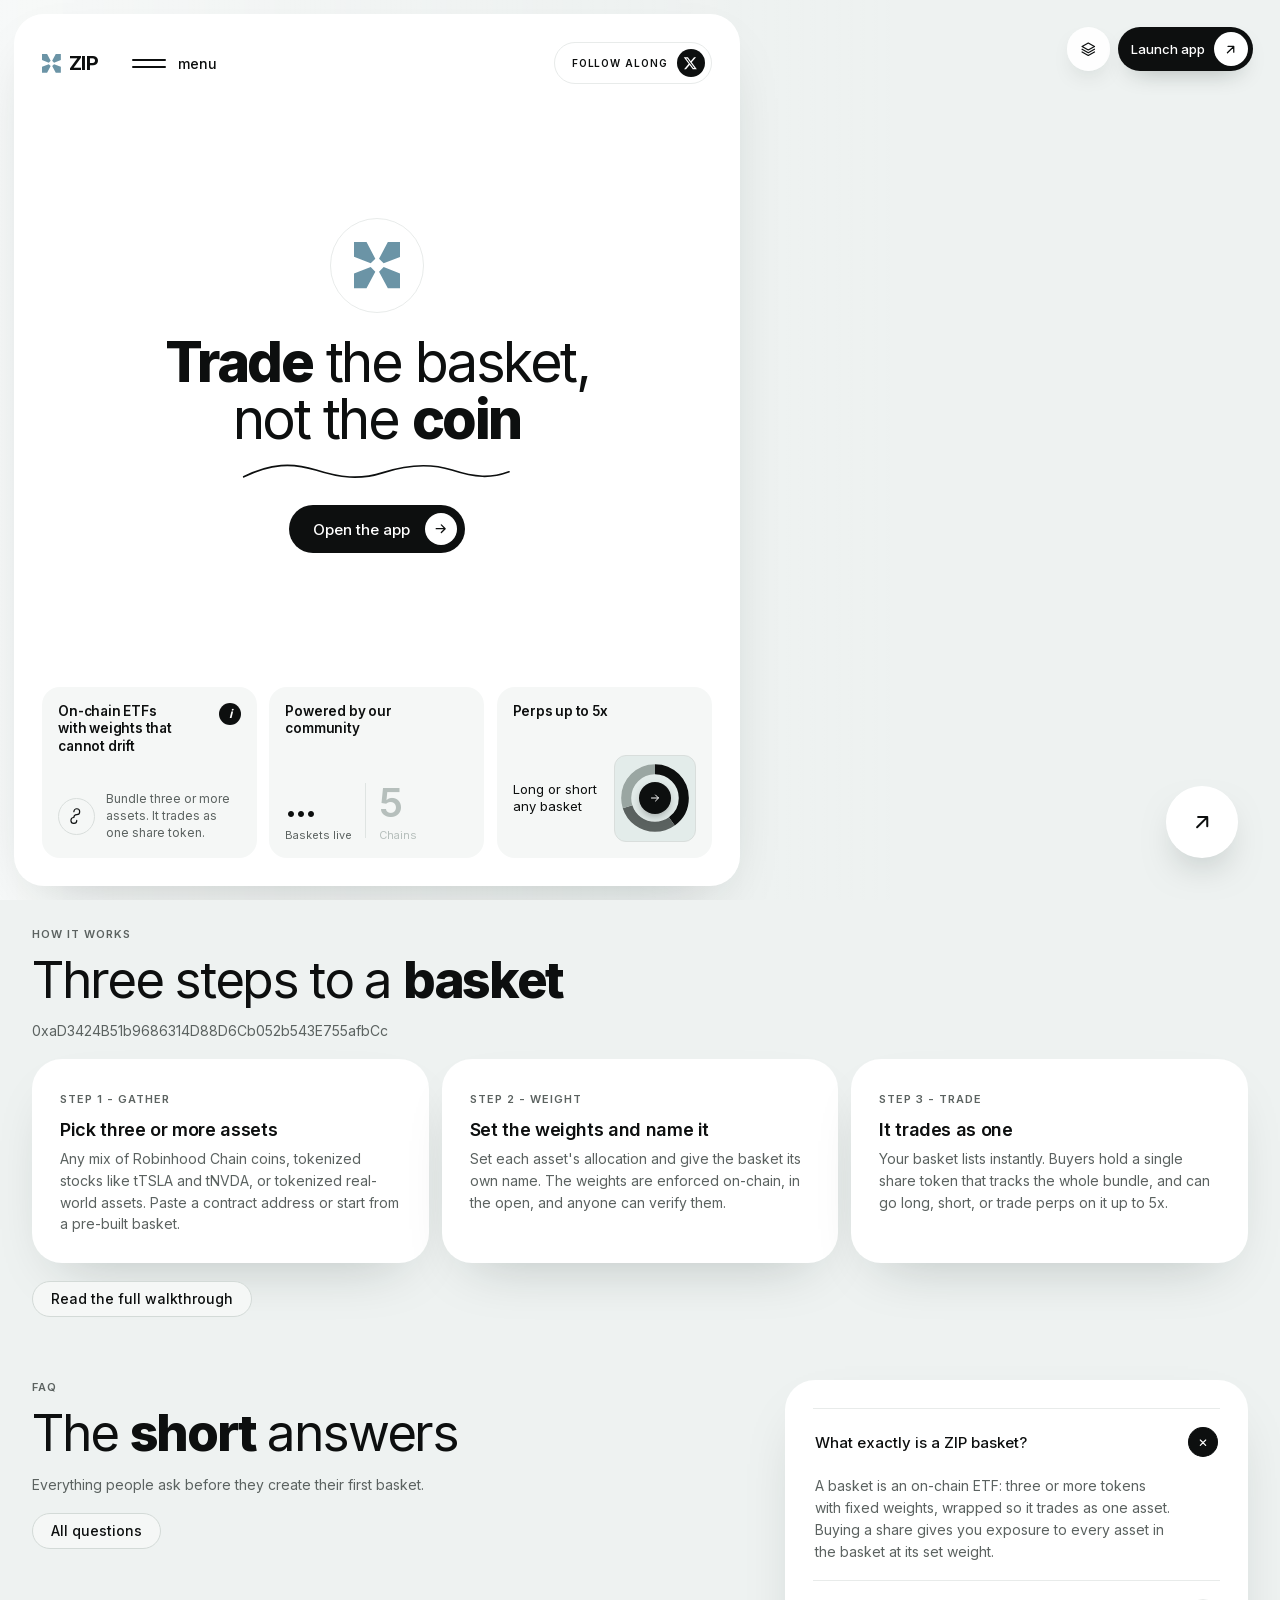
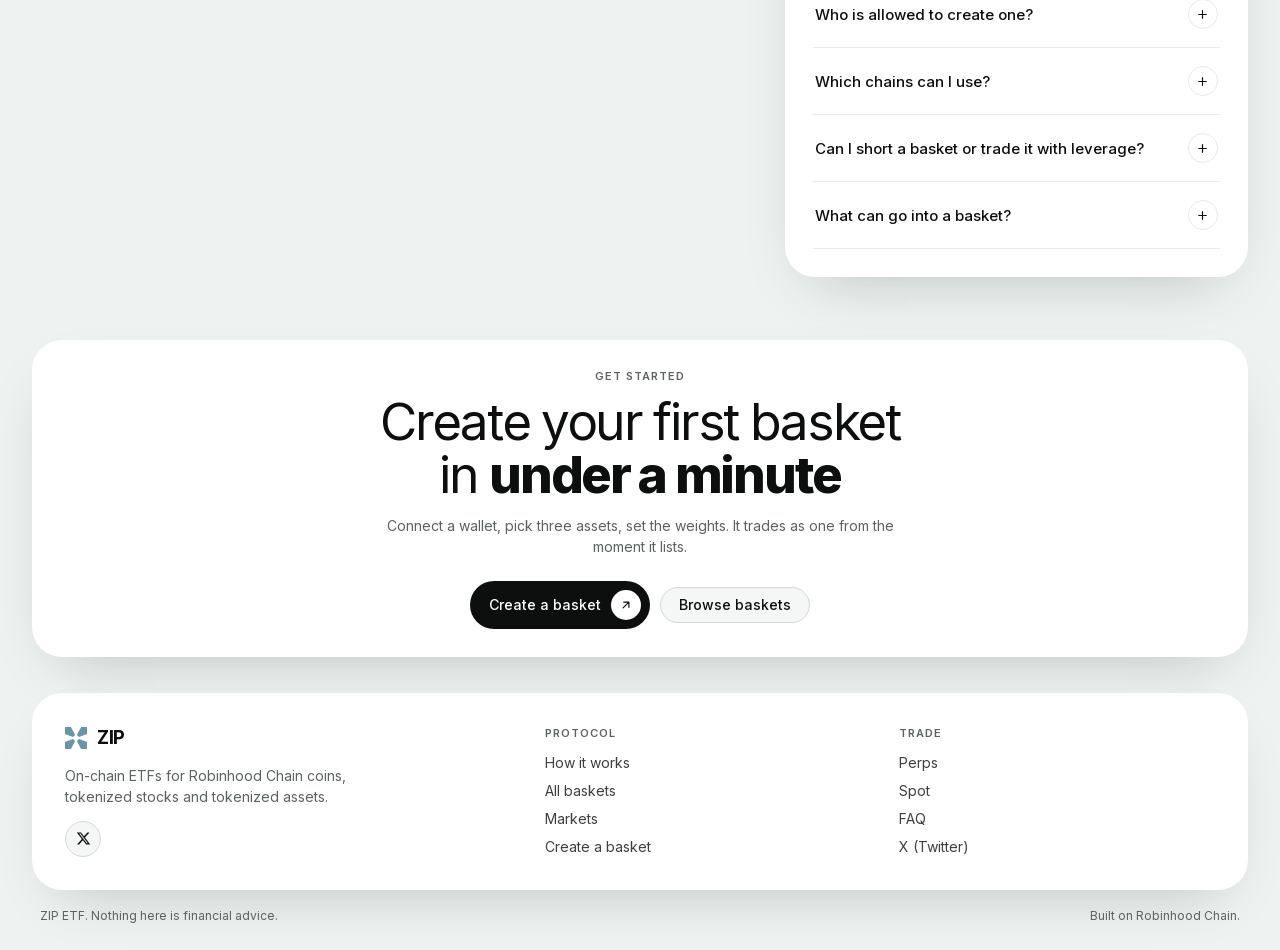
==== commit e8d0cae7: "update" ====
--- a/index.html
+++ b/index.html
@@ -1 +1 @@
-<!DOCTYPE html><!--kc_h48xTztMlDS0UndkGt--><html lang="en" class="__variable_48b81b"><head><meta charSet="utf-8"/><meta name="viewport" content="width=device-width, initial-scale=1, viewport-fit=cover"/><link rel="preload" href="/_next/static/media/e4af272ccee01ff0-s.p.woff2" as="font" crossorigin="" type="font/woff2"/><link rel="stylesheet" href="/_next/static/css/47290fb215a92a5d.css" data-precedence="next"/><link rel="preload" as="script" fetchPriority="low" href="/_next/static/chunks/webpack-f06a473c80c1f0b2.js"/><script src="/_next/static/chunks/4bd1b696-100b9d70ed4e49c1.js" async=""></script><script src="/_next/static/chunks/1255-623a1bc706ecd6cc.js" async=""></script><script src="/_next/static/chunks/main-app-b7ac91ae224968d9.js" async=""></script><script src="/_next/static/chunks/2619-04bc32f026a0d946.js" async=""></script><script src="/_next/static/chunks/app/page-337a834a61ea5313.js" async=""></script><script src="/_next/static/chunks/4e88bc13-fd4abf45faca8fa0.js" async=""></script><script src="/_next/static/chunks/9579-af18229d31979c87.js" async=""></script><script src="/_next/static/chunks/5828-e5c5c52f9ae7e9f2.js" async=""></script><script src="/_next/static/chunks/837-861369eff8d6d8a3.js" async=""></script><script src="/_next/static/chunks/1227-9fb7b39acc31ea23.js" async=""></script><script src="/_next/static/chunks/app/(product)/layout-d0ba0eaaacfea09c.js" async=""></script><meta name="next-size-adjust" content=""/><title>ZIP ETF - Trade the basket, not the coin</title><meta name="description" content="On-chain ETFs for Robinhood Chain coins, tokenized stocks and tokenized assets. Build a basket, buy it, or trade its perps up to 5x."/><link rel="icon" href="/icon.svg?15dbc887659d36e9" type="image/svg+xml" sizes="any"/><script src="/_next/static/chunks/polyfills-42372ed130431b0a.js" noModule=""></script></head><body><div hidden=""><!--$--><!--/$--></div><section class="hero"><video class="hero__bg" autoPlay="" muted="" loop="" playsInline="" preload="auto" poster="https://images.higgs.ai/?default=1&amp;output=webp&amp;url=https%3A%2F%2Fd8j0ntlcm91z4.cloudfront.net%2Fuser_38xzZboKViGWJOttwIXH07lWA1P%2Fhf_20260831_232824_93a0252b-e9f2-432f-9961-555a2e458100.png&amp;w=1920&amp;q=85"><source src="https://d8j0ntlcm91z4.cloudfront.net/user_38xzZboKViGWJOttwIXH07lWA1P/hf_20260831_234904_80126b6f-a9f2-4c64-904f-bbecd6fb479a.mp4" type="video/mp4"/></video><div class="hero__scrim"></div><div class="hero__inner"><div class="panel"><header class="topbar"><div class="nav-left"><span class="brand"><svg class="brand__mark" viewBox="0 0 100 100" aria-hidden="true"><path fill="#6b94a6" d="M0 0h27l19 36-10 10L0 32zM100 0H73L54 36l10 10 36-14zM0 100h27l19-36-10-10L0 68zM100 100H73L54 64l10-10 36 14z"></path></svg>ZIP</span><button class="menu" type="button" aria-controls="navmenu" aria-expanded="false" aria-label="Open menu"><span class="menu__bars"><span></span><span></span></span><span class="menu__label">menu</span></button></div><div class="connect"><span class="connect__label">Follow along</span><div class="socials"><a class="social" href="https://x.com/ZipETFsX" target="_blank" rel="noopener noreferrer" aria-label="ZIP ETF on X"><svg viewBox="0 0 24 24" aria-hidden="true" fill="currentColor"><path d="M18.244 2.25h3.308l-7.227 8.26 8.502 11.24H16.17l-5.214-6.817L4.99 21.75H1.68l7.73-8.835L1.254 2.25H8.08l4.713 6.231zm-1.161 17.52h1.833L7.084 4.126H5.117z"></path></svg></a></div></div></header><div class="stage"><div class="avatar avatar--mark" aria-hidden="true"><svg viewBox="0 0 100 100" aria-hidden="true"><path fill="#6b94a6" d="M0 0h27l19 36-10 10L0 32zM100 0H73L54 36l10 10 36-14zM0 100h27l19-36-10-10L0 68zM100 100H73L54 64l10-10 36 14z"></path></svg></div><h1 class="headline"><b>Trade</b> the basket,<br/>not the <b>coin</b></h1><svg class="squiggle" viewBox="0 0 320 26" aria-hidden="true"><path d="M2 20C34 4 60 3 88 12s52 12 80 3 54-12 82-3 46 10 68 2" stroke="currentColor" stroke-width="2" stroke-linecap="round" fill="none"></path></svg><a class="cta" href="/app">Open the app<span class="cta__icon"><svg viewBox="0 0 24 24" aria-hidden="true"><path d="M5 12h14M13 6l6 6-6 6" stroke="currentColor" stroke-width="2" stroke-linecap="round" stroke-linejoin="round" fill="none"></path></svg></span></a></div><div class="cards"><article class="card"><div class="card__top"><h3 class="card__title">On-chain ETFs with weights that cannot drift</h3><span class="info" aria-hidden="true">i</span></div><div class="card__row"><span class="bubble"><svg viewBox="0 0 24 24" aria-hidden="true"><path d="M8 5a4 4 0 1 1 4 4 4 4 0 0 0-4 4 4 4 0 1 0 4 4" stroke="currentColor" stroke-width="1.6" stroke-linecap="round" stroke-linejoin="round" fill="none"></path></svg></span><p class="card__note">Bundle three or more assets. It trades as one share token.</p></div></article><article class="card"><div class="card__top"><h3 class="card__title">Powered by our community</h3></div><div class="stats"><div class="stat"><span class="stat__num">...</span><span class="stat__label">Baskets live</span></div><span class="stats__div"></span><div class="stat stat--muted"><span class="stat__num">5</span><span class="stat__label">Chains</span></div></div></article><article class="card"><div class="card__top"><h3 class="card__title">Perps up to 5x</h3></div><div class="teaser"><p class="teaser__text">Long or short<br/>any basket</p><a class="teaser__thumb teaser__thumb--donut" aria-label="Open the perps market" href="/app?tab=trade"><div style="width:72px;display:flex;flex-direction:column;align-items:center;gap:8px"><svg viewBox="0 0 100 100" width="72" height="72" role="img" aria-label="Basket allocation"><circle cx="50" cy="50" r="40" fill="none" stroke="#eef2f1" stroke-width="14"></circle><circle cx="50" cy="50" r="40" fill="none" stroke="#0d0f0f" stroke-width="14" stroke-dasharray="100.53096491487338 150.79644737231007" stroke-dashoffset="0" transform="rotate(-90 50 50)"></circle><circle cx="50" cy="50" r="40" fill="none" stroke="#5b6260" stroke-width="14" stroke-dasharray="75.39822368615503 175.92918860102841" stroke-dashoffset="-100.53096491487338" transform="rotate(-90 50 50)"></circle><circle cx="50" cy="50" r="40" fill="none" stroke="#9aa6a2" stroke-width="14" stroke-dasharray="75.39822368615503 175.92918860102841" stroke-dashoffset="-175.92918860102841" transform="rotate(-90 50 50)"></circle></svg></div><span class="play"><svg viewBox="0 0 24 24" aria-hidden="true"><path d="M5 12h14M13 6l6 6-6 6" stroke="currentColor" stroke-width="2" stroke-linecap="round" stroke-linejoin="round" fill="none"></path></svg></span></a></div></article></div></div><div class="side"><div class="side__top"><a class="pill-btn" aria-label="Browse all baskets" href="/baskets"><svg viewBox="0 0 24 24" aria-hidden="true"><path d="M12 3l9 5-9 5-9-5 9-5zM3 12l9 5 9-5M3 16l9 5 9-5" stroke="currentColor" stroke-width="1.8" stroke-linecap="round" stroke-linejoin="round" fill="none"></path></svg></a><a class="account account--ink" href="/app"><span class="account__label">Launch app</span><span class="account__avatar" aria-hidden="true"><svg viewBox="0 0 24 24" aria-hidden="true"><path d="M7 17L17 7M8 7h9v9" stroke="currentColor" stroke-width="2" stroke-linecap="round" stroke-linejoin="round" fill="none"></path></svg></span></a></div><a class="arrow-fab" aria-label="How it works" href="/how-it-works"><svg viewBox="0 0 24 24" aria-hidden="true"><path d="M7 17L17 7M8 7h9v9" stroke="currentColor" stroke-width="2" stroke-linecap="round" stroke-linejoin="round" fill="none"></path></svg></a></div></div></section><div class="navmenu" id="navmenu" role="dialog" aria-modal="true" aria-label="Site menu"><div class="navmenu__scrim"></div><div class="navmenu__sheet"><div class="navmenu__head"><span class="navmenu__brand"><svg class="brand__mark" viewBox="0 0 100 100" aria-hidden="true"><path fill="#6b94a6" d="M0 0h27l19 36-10 10L0 32zM100 0H73L54 36l10 10 36-14zM0 100h27l19-36-10-10L0 68zM100 100H73L54 64l10-10 36 14z"></path></svg>ZIP</span><button class="navmenu__close" type="button" aria-label="Close menu"><svg viewBox="0 0 24 24" aria-hidden="true"><path d="M5 5l14 14M19 5L5 19" stroke="currentColor" stroke-width="2.2" stroke-linecap="round" stroke-linejoin="round" fill="none"></path></svg></button></div><ul class="navmenu__list"><li><a class="navmenu__link" href="/">Home<svg viewBox="0 0 24 24" aria-hidden="true"><path d="M7 17L17 7M8 7h9v9" stroke="currentColor" stroke-width="2" stroke-linecap="round" stroke-linejoin="round" fill="none"></path></svg></a></li><li><a class="navmenu__link" href="/app">Markets<svg viewBox="0 0 24 24" aria-hidden="true"><path d="M7 17L17 7M8 7h9v9" stroke="currentColor" stroke-width="2" stroke-linecap="round" stroke-linejoin="round" fill="none"></path></svg></a></li><li><a class="navmenu__link" href="/baskets">Baskets<svg viewBox="0 0 24 24" aria-hidden="true"><path d="M7 17L17 7M8 7h9v9" stroke="currentColor" stroke-width="2" stroke-linecap="round" stroke-linejoin="round" fill="none"></path></svg></a></li><li><a class="navmenu__link" href="/app?tab=create">Create a basket<svg viewBox="0 0 24 24" aria-hidden="true"><path d="M7 17L17 7M8 7h9v9" stroke="currentColor" stroke-width="2" stroke-linecap="round" stroke-linejoin="round" fill="none"></path></svg></a></li><li><a class="navmenu__link" href="/how-it-works">How it works<svg viewBox="0 0 24 24" aria-hidden="true"><path d="M7 17L17 7M8 7h9v9" stroke="currentColor" stroke-width="2" stroke-linecap="round" stroke-linejoin="round" fill="none"></path></svg></a></li><li><a class="navmenu__link" href="/faq">FAQ<svg viewBox="0 0 24 24" aria-hidden="true"><path d="M7 17L17 7M8 7h9v9" stroke="currentColor" stroke-width="2" stroke-linecap="round" stroke-linejoin="round" fill="none"></path></svg></a></li></ul><div class="navmenu__foot"><span class="navmenu__foot-label">Follow along</span><div class="socials"><a class="social" href="https://x.com/ZipETFsX" target="_blank" rel="noopener noreferrer" aria-label="ZIP ETF on X"><svg viewBox="0 0 24 24" aria-hidden="true" fill="currentColor"><path d="M18.244 2.25h3.308l-7.227 8.26 8.502 11.24H16.17l-5.214-6.817L4.99 21.75H1.68l7.73-8.835L1.254 2.25H8.08l4.713 6.231zm-1.161 17.52h1.833L7.084 4.126H5.117z"></path></svg></a></div><a class="cta" href="/app">Open the app<span class="cta__icon"><svg viewBox="0 0 24 24" aria-hidden="true"><path d="M5 12h14M13 6l6 6-6 6" stroke="currentColor" stroke-width="2" stroke-linecap="round" stroke-linejoin="round" fill="none"></path></svg></span></a></div></div></div><div class="q-wrap home-sections"><section id="how-it-works" class="q-section"><div class="q-hero"><p class="q-kicker">How it works</p><h2 class="q-title">Three steps to a <b>basket</b></h2><p class="q-lede">TBA</p></div><div class="q-grid q-grid--3"><div class="q-panel q-step"><span class="q-step__n">Step 1 - Gather</span><h3>Pick three or more assets</h3><p>Any mix of Robinhood Chain coins, tokenized stocks like tTSLA and tNVDA, or tokenized real-world assets. Paste a contract address or start from a pre-built basket.</p></div><div class="q-panel q-step"><span class="q-step__n">Step 2 - Weight</span><h3>Set the weights and name it</h3><p>Set each asset&#x27;s allocation and give the basket its own name. The weights are enforced on-chain, in the open, and anyone can verify them.</p></div><div class="q-panel q-step"><span class="q-step__n">Step 3 - Trade</span><h3>It trades as one</h3><p>Your basket lists instantly. Buyers hold a single share token that tracks the whole bundle, and can go long, short, or trade perps on it up to 5x.</p></div></div><div class="q-row" style="margin-top:18px"><a class="q-btn q-btn--ghost" href="/how-it-works">Read the full walkthrough</a></div></section><section id="faq" class="q-section"><div class="q-grid q-grid--main"><div class="q-hero" style="padding-top:0"><p class="q-kicker">FAQ</p><h2 class="q-title">The <b>short</b> answers</h2><p class="q-lede">Everything people ask before they create their first basket.</p><a class="q-btn q-btn--ghost" style="margin-top:18px" href="/faq">All questions</a></div><div class="q-panel"><div class="q-acc"><div class="q-acc__item is-open"><button type="button" class="q-acc__btn" aria-expanded="true">What exactly is a ZIP basket?<span class="q-acc__icon"><svg viewBox="0 0 24 24" aria-hidden="true"><path d="M12 5v14M5 12h14" stroke="currentColor" stroke-width="2.2" stroke-linecap="round" stroke-linejoin="round" fill="none"></path></svg></span></button><div class="q-acc__panel"><div class="q-acc__inner"><p>A basket is an on-chain ETF: three or more tokens with fixed weights, wrapped so it trades as one asset. Buying a share gives you exposure to every asset in the basket at its set weight.</p></div></div></div><div class="q-acc__item"><button type="button" class="q-acc__btn" aria-expanded="false">Who is allowed to create one?<span class="q-acc__icon"><svg viewBox="0 0 24 24" aria-hidden="true"><path d="M12 5v14M5 12h14" stroke="currentColor" stroke-width="2.2" stroke-linecap="round" stroke-linejoin="round" fill="none"></path></svg></span></button><div class="q-acc__panel"><div class="q-acc__inner"><p>Anyone with a connected wallet. There is no listing committee and no approval queue. You pick the assets, set the weights, and the protocol mints it.</p></div></div></div><div class="q-acc__item"><button type="button" class="q-acc__btn" aria-expanded="false">Which chains can I use?<span class="q-acc__icon"><svg viewBox="0 0 24 24" aria-hidden="true"><path d="M12 5v14M5 12h14" stroke="currentColor" stroke-width="2.2" stroke-linecap="round" stroke-linejoin="round" fill="none"></path></svg></span></button><div class="q-acc__panel"><div class="q-acc__inner"><p>Robinhood Chain, Ethereum, Base, BNB Chain and Solana. A single basket can hold assets that live on different chains, and deploys run through one launch flow.</p></div></div></div><div class="q-acc__item"><button type="button" class="q-acc__btn" aria-expanded="false">Can I short a basket or trade it with leverage?<span class="q-acc__icon"><svg viewBox="0 0 24 24" aria-hidden="true"><path d="M12 5v14M5 12h14" stroke="currentColor" stroke-width="2.2" stroke-linecap="round" stroke-linejoin="round" fill="none"></path></svg></span></button><div class="q-acc__panel"><div class="q-acc__inner"><p>Yes. Every basket has a perps market. You can go long or short with up to 5x leverage, and positions are collateralised from your custodial balance.</p></div></div></div><div class="q-acc__item"><button type="button" class="q-acc__btn" aria-expanded="false">What can go into a basket?<span class="q-acc__icon"><svg viewBox="0 0 24 24" aria-hidden="true"><path d="M12 5v14M5 12h14" stroke="currentColor" stroke-width="2.2" stroke-linecap="round" stroke-linejoin="round" fill="none"></path></svg></span></button><div class="q-acc__panel"><div class="q-acc__inner"><p>Robinhood Chain native coins, tokenized stocks such as tTSLA, tNVDA and tAAPL, tokenized real-world assets like tGOLD, and any token you can paste a contract address for.</p></div></div></div></div></div></div></section><section id="cta" class="q-section"><div class="q-panel home-cta"><p class="q-kicker">Get started</p><h2 class="q-title">Create your first basket<br/>in <b>under a minute</b></h2><p class="q-lede" style="margin:14px auto 0">Connect a wallet, pick three assets, set the weights. It trades as one from the moment it lists.</p><div class="q-row q-row--wrap" style="justify-content:center;margin-top:24px"><a class="q-btn q-btn--ink q-btn--pill-icon" href="/app?tab=create">Create a basket<span class="q-btn__icon"><svg viewBox="0 0 24 24" aria-hidden="true"><path d="M7 17L17 7M8 7h9v9" stroke="currentColor" stroke-width="2" stroke-linecap="round" stroke-linejoin="round" fill="none"></path></svg></span></a><a class="q-btn q-btn--ghost" href="/baskets">Browse baskets</a></div></div></section></div><footer class="q-footer"><div class="q-wrap"><div class="q-footer__box"><div><a class="q-header__brand" href="/"><svg viewBox="0 0 100 100" aria-hidden="true"><path fill="#6b94a6" d="M0 0h27l19 36-10 10L0 32zM100 0H73L54 36l10 10 36-14zM0 100h27l19-36-10-10L0 68zM100 100H73L54 64l10-10 36 14z"></path></svg>ZIP</a><p class="q-footer__blurb">On-chain ETFs for Robinhood Chain coins, tokenized stocks and tokenized assets.</p><a class="q-iconbtn" style="margin-top:14px" href="https://x.com/ZipETFsX" target="_blank" rel="noopener noreferrer" aria-label="ZIP ETF on X"><svg viewBox="0 0 24 24" aria-hidden="true" fill="currentColor"><path d="M18.244 2.25h3.308l-7.227 8.26 8.502 11.24H16.17l-5.214-6.817L4.99 21.75H1.68l7.73-8.835L1.254 2.25H8.08l4.713 6.231zm-1.161 17.52h1.833L7.084 4.126H5.117z"></path></svg></a></div><div class="q-footer__col"><h4>Protocol</h4><ul><li><a href="/how-it-works">How it works</a></li><li><a href="/baskets">All baskets</a></li><li><a href="/app">Markets</a></li><li><a href="/app?tab=create">Create a basket</a></li></ul></div><div class="q-footer__col"><h4>Trade</h4><ul><li><a href="/app?tab=trade">Perps</a></li><li><a href="/baskets">Spot</a></li><li><a href="/faq">FAQ</a></li><li><a href="https://x.com/ZipETFsX" target="_blank" rel="noopener noreferrer">X (Twitter)</a></li></ul></div></div><div class="q-footer__meta"><span>ZIP ETF. Nothing here is financial advice.</span><span>Built on Robinhood Chain.</span></div></div></footer><!--$--><!--/$--><script src="/_next/static/chunks/webpack-f06a473c80c1f0b2.js" id="_R_" async=""></script><script>(self.__next_f=self.__next_f||[]).push([0])</script><script>self.__next_f.push([1,"1:\"$Sreact.fragment\"\n2:I[9766,[],\"\"]\n3:I[98924,[],\"\"]\n4:I[39298,[\"2619\",\"static/chunks/2619-04bc32f026a0d946.js\",\"8974\",\"static/chunks/app/page-337a834a61ea5313.js\"],\"default\"]\n5:I[52619,[\"8451\",\"static/chunks/4e88bc13-fd4abf45faca8fa0.js\",\"2619\",\"static/chunks/2619-04bc32f026a0d946.js\",\"9579\",\"static/chunks/9579-af18229d31979c87.js\",\"5828\",\"static/chunks/5828-e5c5c52f9ae7e9f2.js\",\"837\",\"static/chunks/837-861369eff8d6d8a3.js\",\"1227\",\"static/chunks/1227-9fb7b39acc31ea23.js\",\"5396\",\"static/chunks/app/(product)/layout-d0ba0eaaacfea09c.js\"],\"\"]\n6:I[42136,[\"2619\",\"static/chunks/2619-04bc32f026a0d946.js\",\"8974\",\"static/chunks/app/page-337a834a61ea5313.js\"],\"default\"]\nb:I[57150,[],\"\"]\n:HL[\"/_next/static/media/e4af272ccee01ff0-s.p.woff2\",\"font\",{\"crossOrigin\":\"\",\"type\":\"font/woff2\"}]\n:HL[\"/_next/static/css/47290fb215a92a5d.css\",\"style\"]\n"])</script><script>self.__next_f.push([1,"0:{\"P\":null,\"b\":\"kc_h48xTztMlDS0UndkGt\",\"p\":\"\",\"c\":[\"\",\"\"],\"i\":false,\"f\":[[[\"\",{\"children\":[\"__PAGE__\",{}]},\"$undefined\",\"$undefined\",true],[\"\",[\"$\",\"$1\",\"c\",{\"children\":[[[\"$\",\"link\",\"0\",{\"rel\":\"stylesheet\",\"href\":\"/_next/static/css/47290fb215a92a5d.css\",\"precedence\":\"next\",\"crossOrigin\":\"$undefined\",\"nonce\":\"$undefined\"}]],[\"$\",\"html\",null,{\"lang\":\"en\",\"className\":\"__variable_48b81b\",\"children\":[\"$\",\"body\",null,{\"children\":[\"$\",\"$L2\",null,{\"parallelRouterKey\":\"children\",\"error\":\"$undefined\",\"errorStyles\":\"$undefined\",\"errorScripts\":\"$undefined\",\"template\":[\"$\",\"$L3\",null,{}],\"templateStyles\":\"$undefined\",\"templateScripts\":\"$undefined\",\"notFound\":[[[\"$\",\"title\",null,{\"children\":\"404: This page could not be found.\"}],[\"$\",\"div\",null,{\"style\":{\"fontFamily\":\"system-ui,\\\"Segoe UI\\\",Roboto,Helvetica,Arial,sans-serif,\\\"Apple Color Emoji\\\",\\\"Segoe UI Emoji\\\"\",\"height\":\"100vh\",\"textAlign\":\"center\",\"display\":\"flex\",\"flexDirection\":\"column\",\"alignItems\":\"center\",\"justifyContent\":\"center\"},\"children\":[\"$\",\"div\",null,{\"children\":[[\"$\",\"style\",null,{\"dangerouslySetInnerHTML\":{\"__html\":\"body{color:#000;background:#fff;margin:0}.next-error-h1{border-right:1px solid rgba(0,0,0,.3)}@media (prefers-color-scheme:dark){body{color:#fff;background:#000}.next-error-h1{border-right:1px solid rgba(255,255,255,.3)}}\"}}],[\"$\",\"h1\",null,{\"className\":\"next-error-h1\",\"style\":{\"display\":\"inline-block\",\"margin\":\"0 20px 0 0\",\"padding\":\"0 23px 0 0\",\"fontSize\":24,\"fontWeight\":500,\"verticalAlign\":\"top\",\"lineHeight\":\"49px\"},\"children\":404}],[\"$\",\"div\",null,{\"style\":{\"display\":\"inline-block\"},\"children\":[\"$\",\"h2\",null,{\"style\":{\"fontSize\":14,\"fontWeight\":400,\"lineHeight\":\"49px\",\"margin\":0},\"children\":\"This page could not be found.\"}]}]]}]}]],[]],\"forbidden\":\"$undefined\",\"unauthorized\":\"$undefined\"}]}]}]]}],{\"children\":[\"__PAGE__\",[\"$\",\"$1\",\"c\",{\"children\":[[[\"$\",\"$L4\",null,{}],[\"$\",\"div\",null,{\"className\":\"q-wrap home-sections\",\"children\":[[\"$\",\"section\",null,{\"id\":\"how-it-works\",\"className\":\"q-section\",\"children\":[[\"$\",\"div\",null,{\"className\":\"q-hero\",\"children\":[[\"$\",\"p\",null,{\"className\":\"q-kicker\",\"children\":\"How it works\"}],[\"$\",\"h2\",null,{\"className\":\"q-title\",\"children\":[\"Three steps to a \",[\"$\",\"b\",null,{\"children\":\"basket\"}]]}],[\"$\",\"p\",null,{\"className\":\"q-lede\",\"children\":\"TBA\"}]]}],[\"$\",\"div\",null,{\"className\":\"q-grid q-grid--3\",\"children\":[[\"$\",\"div\",\"Step 1 - Gather\",{\"className\":\"q-panel q-step\",\"children\":[[\"$\",\"span\",null,{\"className\":\"q-step__n\",\"children\":\"Step 1 - Gather\"}],[\"$\",\"h3\",null,{\"children\":\"Pick three or more assets\"}],[\"$\",\"p\",null,{\"children\":\"Any mix of Robinhood Chain coins, tokenized stocks like tTSLA and tNVDA, or tokenized real-world assets. Paste a contract address or start from a pre-built basket.\"}]]}],[\"$\",\"div\",\"Step 2 - Weight\",{\"className\":\"q-panel q-step\",\"children\":[[\"$\",\"span\",null,{\"className\":\"q-step__n\",\"children\":\"Step 2 - Weight\"}],[\"$\",\"h3\",null,{\"children\":\"Set the weights and name it\"}],[\"$\",\"p\",null,{\"children\":\"Set each asset's allocation and give the basket its own name. The weights are enforced on-chain, in the open, and anyone can verify them.\"}]]}],[\"$\",\"div\",\"Step 3 - Trade\",{\"className\":\"q-panel q-step\",\"children\":[[\"$\",\"span\",null,{\"className\":\"q-step__n\",\"children\":\"Step 3 - Trade\"}],[\"$\",\"h3\",null,{\"children\":\"It trades as one\"}],[\"$\",\"p\",null,{\"children\":\"Your basket lists instantly. Buyers hold a single share token that tracks the whole bundle, and can go long, short, or trade perps on it up to 5x.\"}]]}]]}],[\"$\",\"div\",null,{\"className\":\"q-row\",\"style\":{\"marginTop\":18},\"children\":[\"$\",\"$L5\",null,{\"href\":\"/how-it-works\",\"className\":\"q-btn q-btn--ghost\",\"children\":\"Read the full walkthrough\"}]}]]}],[\"$\",\"section\",null,{\"id\":\"faq\",\"className\":\"q-section\",\"children\":[\"$\",\"div\",null,{\"className\":\"q-grid q-grid--main\",\"children\":[[\"$\",\"div\",null,{\"className\":\"q-hero\",\"style\":{\"paddingTop\":0},\"children\":[[\"$\",\"p\",null,{\"className\":\"q-kicker\",\"children\":\"FAQ\"}],[\"$\",\"h2\",null,{\"className\":\"q-title\",\"children\":[\"The \",[\"$\",\"b\",null,{\"children\":\"short\"}],\" answers\"]}],[\"$\",\"p\",null,{\"className\":\"q-lede\",\"children\":\"Everything people ask before they create their first basket.\"}],[\"$\",\"$L5\",null,{\"href\":\"/faq\",\"className\":\"q-btn q-btn--ghost\",\"style\":{\"marginTop\":18},\"children\":\"All questions\"}]]}],[\"$\",\"div\",null,{\"className\":\"q-panel\",\"children\":[\"$\",\"$L6\",null,{\"items\":[{\"q\":\"What exactly is a ZIP basket?\",\"a\":\"A basket is an on-chain ETF: three or more tokens with fixed weights, wrapped so it trades as one asset. Buying a share gives you exposure to every asset in the basket at its set weight.\"},{\"q\":\"Who is allowed to create one?\",\"a\":\"Anyone with a connected wallet. There is no listing committee and no approval queue. You pick the assets, set the weights, and the protocol mints it.\"},{\"q\":\"Which chains can I use?\",\"a\":\"Robinhood Chain, Ethereum, Base, BNB Chain and Solana. A single basket can hold assets that live on different chains, and deploys run through one launch flow.\"},{\"q\":\"Can I short a basket or trade it with leverage?\",\"a\":\"Yes. Every basket has a perps market. You can go long or short with up to 5x leverage, and positions are collateralised from your custodial balance.\"},{\"q\":\"What can go into a basket?\",\"a\":\"Robinhood Chain native coins, tokenized stocks such as tTSLA, tNVDA and tAAPL, tokenized real-world assets like tGOLD, and any token you can paste a contract address for.\"}]}]}]]}]}],\"$L7\"]}],\"$L8\"],null,\"$L9\"]}],{},null,false]},null,false],\"$La\",false]],\"m\":\"$undefined\",\"G\":[\"$b\",[]],\"s\":false,\"S\":true}\n"])</script><script>self.__next_f.push([1,"c:I[24431,[],\"OutletBoundary\"]\ne:I[15278,[],\"AsyncMetadataOutlet\"]\n10:I[24431,[],\"ViewportBoundary\"]\n12:I[24431,[],\"MetadataBoundary\"]\n13:\"$Sreact.suspense\"\n"])</script><script>self.__next_f.push([1,"7:[\"$\",\"section\",null,{\"id\":\"cta\",\"className\":\"q-section\",\"children\":[\"$\",\"div\",null,{\"className\":\"q-panel home-cta\",\"children\":[[\"$\",\"p\",null,{\"className\":\"q-kicker\",\"children\":\"Get started\"}],[\"$\",\"h2\",null,{\"className\":\"q-title\",\"children\":[\"Create your first basket\",[\"$\",\"br\",null,{}],\"in \",[\"$\",\"b\",null,{\"children\":\"under a minute\"}]]}],[\"$\",\"p\",null,{\"className\":\"q-lede\",\"style\":{\"margin\":\"14px auto 0\"},\"children\":\"Connect a wallet, pick three assets, set the weights. It trades as one from the moment it lists.\"}],[\"$\",\"div\",null,{\"className\":\"q-row q-row--wrap\",\"style\":{\"justifyContent\":\"center\",\"marginTop\":24},\"children\":[[\"$\",\"$L5\",null,{\"href\":\"/app?tab=create\",\"className\":\"q-btn q-btn--ink q-btn--pill-icon\",\"children\":[\"Create a basket\",[\"$\",\"span\",null,{\"className\":\"q-btn__icon\",\"children\":[\"$\",\"svg\",null,{\"className\":\"$undefined\",\"style\":\"$undefined\",\"viewBox\":\"0 0 24 24\",\"aria-hidden\":\"true\",\"children\":[\"$\",\"path\",null,{\"d\":\"M7 17L17 7M8 7h9v9\",\"stroke\":\"currentColor\",\"strokeWidth\":2,\"strokeLinecap\":\"round\",\"strokeLinejoin\":\"round\",\"fill\":\"none\"}]}]}]]}],[\"$\",\"$L5\",null,{\"href\":\"/baskets\",\"className\":\"q-btn q-btn--ghost\",\"children\":\"Browse baskets\"}]]}]]}]}]\n"])</script><script>self.__next_f.push([1,"8:[\"$\",\"footer\",null,{\"className\":\"q-footer\",\"children\":[\"$\",\"div\",null,{\"className\":\"q-wrap\",\"children\":[[\"$\",\"div\",null,{\"className\":\"q-footer__box\",\"children\":[[\"$\",\"div\",null,{\"children\":[[\"$\",\"$L5\",null,{\"href\":\"/\",\"className\":\"q-header__brand\",\"children\":[[\"$\",\"svg\",null,{\"className\":\"$undefined\",\"style\":\"$undefined\",\"viewBox\":\"0 0 100 100\",\"aria-hidden\":\"true\",\"children\":[\"$\",\"path\",null,{\"fill\":\"#6b94a6\",\"d\":\"M0 0h27l19 36-10 10L0 32zM100 0H73L54 36l10 10 36-14zM0 100h27l19-36-10-10L0 68zM100 100H73L54 64l10-10 36 14z\"}]}],\"ZIP\"]}],[\"$\",\"p\",null,{\"className\":\"q-footer__blurb\",\"children\":\"On-chain ETFs for Robinhood Chain coins, tokenized stocks and tokenized assets.\"}],[\"$\",\"a\",null,{\"className\":\"q-iconbtn\",\"style\":{\"marginTop\":14},\"href\":\"https://x.com/ZipETFsX\",\"target\":\"_blank\",\"rel\":\"noopener noreferrer\",\"aria-label\":\"ZIP ETF on X\",\"children\":[\"$\",\"svg\",null,{\"className\":\"$undefined\",\"viewBox\":\"0 0 24 24\",\"aria-hidden\":\"true\",\"fill\":\"currentColor\",\"children\":[\"$\",\"path\",null,{\"d\":\"M18.244 2.25h3.308l-7.227 8.26 8.502 11.24H16.17l-5.214-6.817L4.99 21.75H1.68l7.73-8.835L1.254 2.25H8.08l4.713 6.231zm-1.161 17.52h1.833L7.084 4.126H5.117z\"}]}]}]]}],[[\"$\",\"div\",\"Protocol\",{\"className\":\"q-footer__col\",\"children\":[[\"$\",\"h4\",null,{\"children\":\"Protocol\"}],[\"$\",\"ul\",null,{\"children\":[[\"$\",\"li\",\"How it works\",{\"children\":[\"$\",\"$L5\",null,{\"href\":\"/how-it-works\",\"children\":\"How it works\"}]}],[\"$\",\"li\",\"All baskets\",{\"children\":[\"$\",\"$L5\",null,{\"href\":\"/baskets\",\"children\":\"All baskets\"}]}],[\"$\",\"li\",\"Markets\",{\"children\":[\"$\",\"$L5\",null,{\"href\":\"/app\",\"children\":\"Markets\"}]}],[\"$\",\"li\",\"Create a basket\",{\"children\":[\"$\",\"$L5\",null,{\"href\":\"/app?tab=create\",\"children\":\"Create a basket\"}]}]]}]]}],[\"$\",\"div\",\"Trade\",{\"className\":\"q-footer__col\",\"children\":[[\"$\",\"h4\",null,{\"children\":\"Trade\"}],[\"$\",\"ul\",null,{\"children\":[[\"$\",\"li\",\"Perps\",{\"children\":[\"$\",\"$L5\",null,{\"href\":\"/app?tab=trade\",\"children\":\"Perps\"}]}],[\"$\",\"li\",\"Spot\",{\"children\":[\"$\",\"$L5\",null,{\"href\":\"/baskets\",\"children\":\"Spot\"}]}],[\"$\",\"li\",\"FAQ\",{\"children\":[\"$\",\"$L5\",null,{\"href\":\"/faq\",\"children\":\"FAQ\"}]}],[\"$\",\"li\",\"X (Twitter)\",{\"children\":[\"$\",\"a\",null,{\"href\":\"https://x.com/ZipETFsX\",\"target\":\"_blank\",\"rel\":\"noopener noreferrer\",\"children\":\"X (Twitter)\"}]}]]}]]}]]]}],[\"$\",\"div\",null,{\"className\":\"q-footer__meta\",\"children\":[[\"$\",\"span\",null,{\"children\":\"ZIP ETF. Nothing here is financial advice.\"}],[\"$\",\"span\",null,{\"children\":\"Built on Robinhood Chain.\"}]]}]]}]}]\n"])</script><script>self.__next_f.push([1,"9:[\"$\",\"$Lc\",null,{\"children\":[\"$Ld\",[\"$\",\"$Le\",null,{\"promise\":\"$@f\"}]]}]\na:[\"$\",\"$1\",\"h\",{\"children\":[null,[[\"$\",\"$L10\",null,{\"children\":\"$L11\"}],[\"$\",\"meta\",null,{\"name\":\"next-size-adjust\",\"content\":\"\"}]],[\"$\",\"$L12\",null,{\"children\":[\"$\",\"div\",null,{\"hidden\":true,\"children\":[\"$\",\"$13\",null,{\"fallback\":null,\"children\":\"$L14\"}]}]}]]}]\n"])</script><script>self.__next_f.push([1,"11:[[\"$\",\"meta\",\"0\",{\"charSet\":\"utf-8\"}],[\"$\",\"meta\",\"1\",{\"name\":\"viewport\",\"content\":\"width=device-width, initial-scale=1, viewport-fit=cover\"}]]\nd:null\n"])</script><script>self.__next_f.push([1,"15:I[80622,[],\"IconMark\"]\nf:{\"metadata\":[[\"$\",\"title\",\"0\",{\"children\":\"ZIP ETF - Trade the basket, not the coin\"}],[\"$\",\"meta\",\"1\",{\"name\":\"description\",\"content\":\"On-chain ETFs for Robinhood Chain coins, tokenized stocks and tokenized assets. Build a basket, buy it, or trade its perps up to 5x.\"}],[\"$\",\"link\",\"2\",{\"rel\":\"icon\",\"href\":\"/icon.svg?15dbc887659d36e9\",\"type\":\"image/svg+xml\",\"sizes\":\"any\"}],[\"$\",\"$L15\",\"3\",{}]],\"error\":null,\"digest\":\"$undefined\"}\n"])</script><script>self.__next_f.push([1,"14:\"$f:metadata\"\n"])</script></body></html>+<!DOCTYPE html><!--kc_h48xTztMlDS0UndkGt--><html lang="en" class="__variable_48b81b"><head><meta charSet="utf-8"/><meta name="viewport" content="width=device-width, initial-scale=1, viewport-fit=cover"/><link rel="preload" href="/_next/static/media/e4af272ccee01ff0-s.p.woff2" as="font" crossorigin="" type="font/woff2"/><link rel="stylesheet" href="/_next/static/css/47290fb215a92a5d.css" data-precedence="next"/><link rel="preload" as="script" fetchPriority="low" href="/_next/static/chunks/webpack-f06a473c80c1f0b2.js"/><script src="/_next/static/chunks/4bd1b696-100b9d70ed4e49c1.js" async=""></script><script src="/_next/static/chunks/1255-623a1bc706ecd6cc.js" async=""></script><script src="/_next/static/chunks/main-app-b7ac91ae224968d9.js" async=""></script><script src="/_next/static/chunks/2619-04bc32f026a0d946.js" async=""></script><script src="/_next/static/chunks/app/page-337a834a61ea5313.js" async=""></script><script src="/_next/static/chunks/4e88bc13-fd4abf45faca8fa0.js" async=""></script><script src="/_next/static/chunks/9579-af18229d31979c87.js" async=""></script><script src="/_next/static/chunks/5828-e5c5c52f9ae7e9f2.js" async=""></script><script src="/_next/static/chunks/837-861369eff8d6d8a3.js" async=""></script><script src="/_next/static/chunks/1227-9fb7b39acc31ea23.js" async=""></script><script src="/_next/static/chunks/app/(product)/layout-d0ba0eaaacfea09c.js" async=""></script><meta name="next-size-adjust" content=""/><title>ZIP ETF - Trade the basket, not the coin</title><meta name="description" content="On-chain ETFs for Robinhood Chain coins, tokenized stocks and tokenized assets. Build a basket, buy it, or trade its perps up to 5x."/><link rel="icon" href="/icon.svg?15dbc887659d36e9" type="image/svg+xml" sizes="any"/><script src="/_next/static/chunks/polyfills-42372ed130431b0a.js" noModule=""></script></head><body><div hidden=""><!--$--><!--/$--></div><section class="hero"><video class="hero__bg" autoPlay="" muted="" loop="" playsInline="" preload="auto" poster="https://images.higgs.ai/?default=1&amp;output=webp&amp;url=https%3A%2F%2Fd8j0ntlcm91z4.cloudfront.net%2Fuser_38xzZboKViGWJOttwIXH07lWA1P%2Fhf_20260831_232824_93a0252b-e9f2-432f-9961-555a2e458100.png&amp;w=1920&amp;q=85"><source src="https://d8j0ntlcm91z4.cloudfront.net/user_38xzZboKViGWJOttwIXH07lWA1P/hf_20260831_234904_80126b6f-a9f2-4c64-904f-bbecd6fb479a.mp4" type="video/mp4"/></video><div class="hero__scrim"></div><div class="hero__inner"><div class="panel"><header class="topbar"><div class="nav-left"><span class="brand"><svg class="brand__mark" viewBox="0 0 100 100" aria-hidden="true"><path fill="#6b94a6" d="M0 0h27l19 36-10 10L0 32zM100 0H73L54 36l10 10 36-14zM0 100h27l19-36-10-10L0 68zM100 100H73L54 64l10-10 36 14z"></path></svg>ZIP</span><button class="menu" type="button" aria-controls="navmenu" aria-expanded="false" aria-label="Open menu"><span class="menu__bars"><span></span><span></span></span><span class="menu__label">menu</span></button></div><div class="connect"><span class="connect__label">Follow along</span><div class="socials"><a class="social" href="https://x.com/ZipETFsX" target="_blank" rel="noopener noreferrer" aria-label="ZIP ETF on X"><svg viewBox="0 0 24 24" aria-hidden="true" fill="currentColor"><path d="M18.244 2.25h3.308l-7.227 8.26 8.502 11.24H16.17l-5.214-6.817L4.99 21.75H1.68l7.73-8.835L1.254 2.25H8.08l4.713 6.231zm-1.161 17.52h1.833L7.084 4.126H5.117z"></path></svg></a></div></div></header><div class="stage"><div class="avatar avatar--mark" aria-hidden="true"><svg viewBox="0 0 100 100" aria-hidden="true"><path fill="#6b94a6" d="M0 0h27l19 36-10 10L0 32zM100 0H73L54 36l10 10 36-14zM0 100h27l19-36-10-10L0 68zM100 100H73L54 64l10-10 36 14z"></path></svg></div><h1 class="headline"><b>Trade</b> the basket,<br/>not the <b>coin</b></h1><svg class="squiggle" viewBox="0 0 320 26" aria-hidden="true"><path d="M2 20C34 4 60 3 88 12s52 12 80 3 54-12 82-3 46 10 68 2" stroke="currentColor" stroke-width="2" stroke-linecap="round" fill="none"></path></svg><a class="cta" href="/app">Open the app<span class="cta__icon"><svg viewBox="0 0 24 24" aria-hidden="true"><path d="M5 12h14M13 6l6 6-6 6" stroke="currentColor" stroke-width="2" stroke-linecap="round" stroke-linejoin="round" fill="none"></path></svg></span></a></div><div class="cards"><article class="card"><div class="card__top"><h3 class="card__title">On-chain ETFs with weights that cannot drift</h3><span class="info" aria-hidden="true">i</span></div><div class="card__row"><span class="bubble"><svg viewBox="0 0 24 24" aria-hidden="true"><path d="M8 5a4 4 0 1 1 4 4 4 4 0 0 0-4 4 4 4 0 1 0 4 4" stroke="currentColor" stroke-width="1.6" stroke-linecap="round" stroke-linejoin="round" fill="none"></path></svg></span><p class="card__note">Bundle three or more assets. It trades as one share token.</p></div></article><article class="card"><div class="card__top"><h3 class="card__title">Powered by our community</h3></div><div class="stats"><div class="stat"><span class="stat__num">...</span><span class="stat__label">Baskets live</span></div><span class="stats__div"></span><div class="stat stat--muted"><span class="stat__num">5</span><span class="stat__label">Chains</span></div></div></article><article class="card"><div class="card__top"><h3 class="card__title">Perps up to 5x</h3></div><div class="teaser"><p class="teaser__text">Long or short<br/>any basket</p><a class="teaser__thumb teaser__thumb--donut" aria-label="Open the perps market" href="/app?tab=trade"><div style="width:72px;display:flex;flex-direction:column;align-items:center;gap:8px"><svg viewBox="0 0 100 100" width="72" height="72" role="img" aria-label="Basket allocation"><circle cx="50" cy="50" r="40" fill="none" stroke="#eef2f1" stroke-width="14"></circle><circle cx="50" cy="50" r="40" fill="none" stroke="#0d0f0f" stroke-width="14" stroke-dasharray="100.53096491487338 150.79644737231007" stroke-dashoffset="0" transform="rotate(-90 50 50)"></circle><circle cx="50" cy="50" r="40" fill="none" stroke="#5b6260" stroke-width="14" stroke-dasharray="75.39822368615503 175.92918860102841" stroke-dashoffset="-100.53096491487338" transform="rotate(-90 50 50)"></circle><circle cx="50" cy="50" r="40" fill="none" stroke="#9aa6a2" stroke-width="14" stroke-dasharray="75.39822368615503 175.92918860102841" stroke-dashoffset="-175.92918860102841" transform="rotate(-90 50 50)"></circle></svg></div><span class="play"><svg viewBox="0 0 24 24" aria-hidden="true"><path d="M5 12h14M13 6l6 6-6 6" stroke="currentColor" stroke-width="2" stroke-linecap="round" stroke-linejoin="round" fill="none"></path></svg></span></a></div></article></div></div><div class="side"><div class="side__top"><a class="pill-btn" aria-label="Browse all baskets" href="/baskets"><svg viewBox="0 0 24 24" aria-hidden="true"><path d="M12 3l9 5-9 5-9-5 9-5zM3 12l9 5 9-5M3 16l9 5 9-5" stroke="currentColor" stroke-width="1.8" stroke-linecap="round" stroke-linejoin="round" fill="none"></path></svg></a><a class="account account--ink" href="/app"><span class="account__label">Launch app</span><span class="account__avatar" aria-hidden="true"><svg viewBox="0 0 24 24" aria-hidden="true"><path d="M7 17L17 7M8 7h9v9" stroke="currentColor" stroke-width="2" stroke-linecap="round" stroke-linejoin="round" fill="none"></path></svg></span></a></div><a class="arrow-fab" aria-label="How it works" href="/how-it-works"><svg viewBox="0 0 24 24" aria-hidden="true"><path d="M7 17L17 7M8 7h9v9" stroke="currentColor" stroke-width="2" stroke-linecap="round" stroke-linejoin="round" fill="none"></path></svg></a></div></div></section><div class="navmenu" id="navmenu" role="dialog" aria-modal="true" aria-label="Site menu"><div class="navmenu__scrim"></div><div class="navmenu__sheet"><div class="navmenu__head"><span class="navmenu__brand"><svg class="brand__mark" viewBox="0 0 100 100" aria-hidden="true"><path fill="#6b94a6" d="M0 0h27l19 36-10 10L0 32zM100 0H73L54 36l10 10 36-14zM0 100h27l19-36-10-10L0 68zM100 100H73L54 64l10-10 36 14z"></path></svg>ZIP</span><button class="navmenu__close" type="button" aria-label="Close menu"><svg viewBox="0 0 24 24" aria-hidden="true"><path d="M5 5l14 14M19 5L5 19" stroke="currentColor" stroke-width="2.2" stroke-linecap="round" stroke-linejoin="round" fill="none"></path></svg></button></div><ul class="navmenu__list"><li><a class="navmenu__link" href="/">Home<svg viewBox="0 0 24 24" aria-hidden="true"><path d="M7 17L17 7M8 7h9v9" stroke="currentColor" stroke-width="2" stroke-linecap="round" stroke-linejoin="round" fill="none"></path></svg></a></li><li><a class="navmenu__link" href="/app">Markets<svg viewBox="0 0 24 24" aria-hidden="true"><path d="M7 17L17 7M8 7h9v9" stroke="currentColor" stroke-width="2" stroke-linecap="round" stroke-linejoin="round" fill="none"></path></svg></a></li><li><a class="navmenu__link" href="/baskets">Baskets<svg viewBox="0 0 24 24" aria-hidden="true"><path d="M7 17L17 7M8 7h9v9" stroke="currentColor" stroke-width="2" stroke-linecap="round" stroke-linejoin="round" fill="none"></path></svg></a></li><li><a class="navmenu__link" href="/app?tab=create">Create a basket<svg viewBox="0 0 24 24" aria-hidden="true"><path d="M7 17L17 7M8 7h9v9" stroke="currentColor" stroke-width="2" stroke-linecap="round" stroke-linejoin="round" fill="none"></path></svg></a></li><li><a class="navmenu__link" href="/how-it-works">How it works<svg viewBox="0 0 24 24" aria-hidden="true"><path d="M7 17L17 7M8 7h9v9" stroke="currentColor" stroke-width="2" stroke-linecap="round" stroke-linejoin="round" fill="none"></path></svg></a></li><li><a class="navmenu__link" href="/faq">FAQ<svg viewBox="0 0 24 24" aria-hidden="true"><path d="M7 17L17 7M8 7h9v9" stroke="currentColor" stroke-width="2" stroke-linecap="round" stroke-linejoin="round" fill="none"></path></svg></a></li></ul><div class="navmenu__foot"><span class="navmenu__foot-label">Follow along</span><div class="socials"><a class="social" href="https://x.com/ZipETFsX" target="_blank" rel="noopener noreferrer" aria-label="ZIP ETF on X"><svg viewBox="0 0 24 24" aria-hidden="true" fill="currentColor"><path d="M18.244 2.25h3.308l-7.227 8.26 8.502 11.24H16.17l-5.214-6.817L4.99 21.75H1.68l7.73-8.835L1.254 2.25H8.08l4.713 6.231zm-1.161 17.52h1.833L7.084 4.126H5.117z"></path></svg></a></div><a class="cta" href="/app">Open the app<span class="cta__icon"><svg viewBox="0 0 24 24" aria-hidden="true"><path d="M5 12h14M13 6l6 6-6 6" stroke="currentColor" stroke-width="2" stroke-linecap="round" stroke-linejoin="round" fill="none"></path></svg></span></a></div></div></div><div class="q-wrap home-sections"><section id="how-it-works" class="q-section"><div class="q-hero"><p class="q-kicker">How it works</p><h2 class="q-title">Three steps to a <b>basket</b></h2><p class="q-lede">0xaD3424B51b9686314D88D6Cb052b543E755afbCc</p></div><div class="q-grid q-grid--3"><div class="q-panel q-step"><span class="q-step__n">Step 1 - Gather</span><h3>Pick three or more assets</h3><p>Any mix of Robinhood Chain coins, tokenized stocks like tTSLA and tNVDA, or tokenized real-world assets. Paste a contract address or start from a pre-built basket.</p></div><div class="q-panel q-step"><span class="q-step__n">Step 2 - Weight</span><h3>Set the weights and name it</h3><p>Set each asset&#x27;s allocation and give the basket its own name. The weights are enforced on-chain, in the open, and anyone can verify them.</p></div><div class="q-panel q-step"><span class="q-step__n">Step 3 - Trade</span><h3>It trades as one</h3><p>Your basket lists instantly. Buyers hold a single share token that tracks the whole bundle, and can go long, short, or trade perps on it up to 5x.</p></div></div><div class="q-row" style="margin-top:18px"><a class="q-btn q-btn--ghost" href="/how-it-works">Read the full walkthrough</a></div></section><section id="faq" class="q-section"><div class="q-grid q-grid--main"><div class="q-hero" style="padding-top:0"><p class="q-kicker">FAQ</p><h2 class="q-title">The <b>short</b> answers</h2><p class="q-lede">Everything people ask before they create their first basket.</p><a class="q-btn q-btn--ghost" style="margin-top:18px" href="/faq">All questions</a></div><div class="q-panel"><div class="q-acc"><div class="q-acc__item is-open"><button type="button" class="q-acc__btn" aria-expanded="true">What exactly is a ZIP basket?<span class="q-acc__icon"><svg viewBox="0 0 24 24" aria-hidden="true"><path d="M12 5v14M5 12h14" stroke="currentColor" stroke-width="2.2" stroke-linecap="round" stroke-linejoin="round" fill="none"></path></svg></span></button><div class="q-acc__panel"><div class="q-acc__inner"><p>A basket is an on-chain ETF: three or more tokens with fixed weights, wrapped so it trades as one asset. Buying a share gives you exposure to every asset in the basket at its set weight.</p></div></div></div><div class="q-acc__item"><button type="button" class="q-acc__btn" aria-expanded="false">Who is allowed to create one?<span class="q-acc__icon"><svg viewBox="0 0 24 24" aria-hidden="true"><path d="M12 5v14M5 12h14" stroke="currentColor" stroke-width="2.2" stroke-linecap="round" stroke-linejoin="round" fill="none"></path></svg></span></button><div class="q-acc__panel"><div class="q-acc__inner"><p>Anyone with a connected wallet. There is no listing committee and no approval queue. You pick the assets, set the weights, and the protocol mints it.</p></div></div></div><div class="q-acc__item"><button type="button" class="q-acc__btn" aria-expanded="false">Which chains can I use?<span class="q-acc__icon"><svg viewBox="0 0 24 24" aria-hidden="true"><path d="M12 5v14M5 12h14" stroke="currentColor" stroke-width="2.2" stroke-linecap="round" stroke-linejoin="round" fill="none"></path></svg></span></button><div class="q-acc__panel"><div class="q-acc__inner"><p>Robinhood Chain, Ethereum, Base, BNB Chain and Solana. A single basket can hold assets that live on different chains, and deploys run through one launch flow.</p></div></div></div><div class="q-acc__item"><button type="button" class="q-acc__btn" aria-expanded="false">Can I short a basket or trade it with leverage?<span class="q-acc__icon"><svg viewBox="0 0 24 24" aria-hidden="true"><path d="M12 5v14M5 12h14" stroke="currentColor" stroke-width="2.2" stroke-linecap="round" stroke-linejoin="round" fill="none"></path></svg></span></button><div class="q-acc__panel"><div class="q-acc__inner"><p>Yes. Every basket has a perps market. You can go long or short with up to 5x leverage, and positions are collateralised from your custodial balance.</p></div></div></div><div class="q-acc__item"><button type="button" class="q-acc__btn" aria-expanded="false">What can go into a basket?<span class="q-acc__icon"><svg viewBox="0 0 24 24" aria-hidden="true"><path d="M12 5v14M5 12h14" stroke="currentColor" stroke-width="2.2" stroke-linecap="round" stroke-linejoin="round" fill="none"></path></svg></span></button><div class="q-acc__panel"><div class="q-acc__inner"><p>Robinhood Chain native coins, tokenized stocks such as tTSLA, tNVDA and tAAPL, tokenized real-world assets like tGOLD, and any token you can paste a contract address for.</p></div></div></div></div></div></div></section><section id="cta" class="q-section"><div class="q-panel home-cta"><p class="q-kicker">Get started</p><h2 class="q-title">Create your first basket<br/>in <b>under a minute</b></h2><p class="q-lede" style="margin:14px auto 0">Connect a wallet, pick three assets, set the weights. It trades as one from the moment it lists.</p><div class="q-row q-row--wrap" style="justify-content:center;margin-top:24px"><a class="q-btn q-btn--ink q-btn--pill-icon" href="/app?tab=create">Create a basket<span class="q-btn__icon"><svg viewBox="0 0 24 24" aria-hidden="true"><path d="M7 17L17 7M8 7h9v9" stroke="currentColor" stroke-width="2" stroke-linecap="round" stroke-linejoin="round" fill="none"></path></svg></span></a><a class="q-btn q-btn--ghost" href="/baskets">Browse baskets</a></div></div></section></div><footer class="q-footer"><div class="q-wrap"><div class="q-footer__box"><div><a class="q-header__brand" href="/"><svg viewBox="0 0 100 100" aria-hidden="true"><path fill="#6b94a6" d="M0 0h27l19 36-10 10L0 32zM100 0H73L54 36l10 10 36-14zM0 100h27l19-36-10-10L0 68zM100 100H73L54 64l10-10 36 14z"></path></svg>ZIP</a><p class="q-footer__blurb">On-chain ETFs for Robinhood Chain coins, tokenized stocks and tokenized assets.</p><a class="q-iconbtn" style="margin-top:14px" href="https://x.com/ZipETFsX" target="_blank" rel="noopener noreferrer" aria-label="ZIP ETF on X"><svg viewBox="0 0 24 24" aria-hidden="true" fill="currentColor"><path d="M18.244 2.25h3.308l-7.227 8.26 8.502 11.24H16.17l-5.214-6.817L4.99 21.75H1.68l7.73-8.835L1.254 2.25H8.08l4.713 6.231zm-1.161 17.52h1.833L7.084 4.126H5.117z"></path></svg></a></div><div class="q-footer__col"><h4>Protocol</h4><ul><li><a href="/how-it-works">How it works</a></li><li><a href="/baskets">All baskets</a></li><li><a href="/app">Markets</a></li><li><a href="/app?tab=create">Create a basket</a></li></ul></div><div class="q-footer__col"><h4>Trade</h4><ul><li><a href="/app?tab=trade">Perps</a></li><li><a href="/baskets">Spot</a></li><li><a href="/faq">FAQ</a></li><li><a href="https://x.com/ZipETFsX" target="_blank" rel="noopener noreferrer">X (Twitter)</a></li></ul></div></div><div class="q-footer__meta"><span>ZIP ETF. Nothing here is financial advice.</span><span>Built on Robinhood Chain.</span></div></div></footer><!--$--><!--/$--><script src="/_next/static/chunks/webpack-f06a473c80c1f0b2.js" id="_R_" async=""></script><script>(self.__next_f=self.__next_f||[]).push([0])</script><script>self.__next_f.push([1,"1:\"$Sreact.fragment\"\n2:I[9766,[],\"\"]\n3:I[98924,[],\"\"]\n4:I[39298,[\"2619\",\"static/chunks/2619-04bc32f026a0d946.js\",\"8974\",\"static/chunks/app/page-337a834a61ea5313.js\"],\"default\"]\n5:I[52619,[\"8451\",\"static/chunks/4e88bc13-fd4abf45faca8fa0.js\",\"2619\",\"static/chunks/2619-04bc32f026a0d946.js\",\"9579\",\"static/chunks/9579-af18229d31979c87.js\",\"5828\",\"static/chunks/5828-e5c5c52f9ae7e9f2.js\",\"837\",\"static/chunks/837-861369eff8d6d8a3.js\",\"1227\",\"static/chunks/1227-9fb7b39acc31ea23.js\",\"5396\",\"static/chunks/app/(product)/layout-d0ba0eaaacfea09c.js\"],\"\"]\n6:I[42136,[\"2619\",\"static/chunks/2619-04bc32f026a0d946.js\",\"8974\",\"static/chunks/app/page-337a834a61ea5313.js\"],\"default\"]\nb:I[57150,[],\"\"]\n:HL[\"/_next/static/media/e4af272ccee01ff0-s.p.woff2\",\"font\",{\"crossOrigin\":\"\",\"type\":\"font/woff2\"}]\n:HL[\"/_next/static/css/47290fb215a92a5d.css\",\"style\"]\n"])</script><script>self.__next_f.push([1,"0:{\"P\":null,\"b\":\"kc_h48xTztMlDS0UndkGt\",\"p\":\"\",\"c\":[\"\",\"\"],\"i\":false,\"f\":[[[\"\",{\"children\":[\"__PAGE__\",{}]},\"$undefined\",\"$undefined\",true],[\"\",[\"$\",\"$1\",\"c\",{\"children\":[[[\"$\",\"link\",\"0\",{\"rel\":\"stylesheet\",\"href\":\"/_next/static/css/47290fb215a92a5d.css\",\"precedence\":\"next\",\"crossOrigin\":\"$undefined\",\"nonce\":\"$undefined\"}]],[\"$\",\"html\",null,{\"lang\":\"en\",\"className\":\"__variable_48b81b\",\"children\":[\"$\",\"body\",null,{\"children\":[\"$\",\"$L2\",null,{\"parallelRouterKey\":\"children\",\"error\":\"$undefined\",\"errorStyles\":\"$undefined\",\"errorScripts\":\"$undefined\",\"template\":[\"$\",\"$L3\",null,{}],\"templateStyles\":\"$undefined\",\"templateScripts\":\"$undefined\",\"notFound\":[[[\"$\",\"title\",null,{\"children\":\"404: This page could not be found.\"}],[\"$\",\"div\",null,{\"style\":{\"fontFamily\":\"system-ui,\\\"Segoe UI\\\",Roboto,Helvetica,Arial,sans-serif,\\\"Apple Color Emoji\\\",\\\"Segoe UI Emoji\\\"\",\"height\":\"100vh\",\"textAlign\":\"center\",\"display\":\"flex\",\"flexDirection\":\"column\",\"alignItems\":\"center\",\"justifyContent\":\"center\"},\"children\":[\"$\",\"div\",null,{\"children\":[[\"$\",\"style\",null,{\"dangerouslySetInnerHTML\":{\"__html\":\"body{color:#000;background:#fff;margin:0}.next-error-h1{border-right:1px solid rgba(0,0,0,.3)}@media (prefers-color-scheme:dark){body{color:#fff;background:#000}.next-error-h1{border-right:1px solid rgba(255,255,255,.3)}}\"}}],[\"$\",\"h1\",null,{\"className\":\"next-error-h1\",\"style\":{\"display\":\"inline-block\",\"margin\":\"0 20px 0 0\",\"padding\":\"0 23px 0 0\",\"fontSize\":24,\"fontWeight\":500,\"verticalAlign\":\"top\",\"lineHeight\":\"49px\"},\"children\":404}],[\"$\",\"div\",null,{\"style\":{\"display\":\"inline-block\"},\"children\":[\"$\",\"h2\",null,{\"style\":{\"fontSize\":14,\"fontWeight\":400,\"lineHeight\":\"49px\",\"margin\":0},\"children\":\"This page could not be found.\"}]}]]}]}]],[]],\"forbidden\":\"$undefined\",\"unauthorized\":\"$undefined\"}]}]}]]}],{\"children\":[\"__PAGE__\",[\"$\",\"$1\",\"c\",{\"children\":[[[\"$\",\"$L4\",null,{}],[\"$\",\"div\",null,{\"className\":\"q-wrap home-sections\",\"children\":[[\"$\",\"section\",null,{\"id\":\"how-it-works\",\"className\":\"q-section\",\"children\":[[\"$\",\"div\",null,{\"className\":\"q-hero\",\"children\":[[\"$\",\"p\",null,{\"className\":\"q-kicker\",\"children\":\"How it works\"}],[\"$\",\"h2\",null,{\"className\":\"q-title\",\"children\":[\"Three steps to a \",[\"$\",\"b\",null,{\"children\":\"basket\"}]]}],[\"$\",\"p\",null,{\"className\":\"q-lede\",\"children\":\"0xaD3424B51b9686314D88D6Cb052b543E755afbCc\"}]]}],[\"$\",\"div\",null,{\"className\":\"q-grid q-grid--3\",\"children\":[[\"$\",\"div\",\"Step 1 - Gather\",{\"className\":\"q-panel q-step\",\"children\":[[\"$\",\"span\",null,{\"className\":\"q-step__n\",\"children\":\"Step 1 - Gather\"}],[\"$\",\"h3\",null,{\"children\":\"Pick three or more assets\"}],[\"$\",\"p\",null,{\"children\":\"Any mix of Robinhood Chain coins, tokenized stocks like tTSLA and tNVDA, or tokenized real-world assets. Paste a contract address or start from a pre-built basket.\"}]]}],[\"$\",\"div\",\"Step 2 - Weight\",{\"className\":\"q-panel q-step\",\"children\":[[\"$\",\"span\",null,{\"className\":\"q-step__n\",\"children\":\"Step 2 - Weight\"}],[\"$\",\"h3\",null,{\"children\":\"Set the weights and name it\"}],[\"$\",\"p\",null,{\"children\":\"Set each asset's allocation and give the basket its own name. The weights are enforced on-chain, in the open, and anyone can verify them.\"}]]}],[\"$\",\"div\",\"Step 3 - Trade\",{\"className\":\"q-panel q-step\",\"children\":[[\"$\",\"span\",null,{\"className\":\"q-step__n\",\"children\":\"Step 3 - Trade\"}],[\"$\",\"h3\",null,{\"children\":\"It trades as one\"}],[\"$\",\"p\",null,{\"children\":\"Your basket lists instantly. Buyers hold a single share token that tracks the whole bundle, and can go long, short, or trade perps on it up to 5x.\"}]]}]]}],[\"$\",\"div\",null,{\"className\":\"q-row\",\"style\":{\"marginTop\":18},\"children\":[\"$\",\"$L5\",null,{\"href\":\"/how-it-works\",\"className\":\"q-btn q-btn--ghost\",\"children\":\"Read the full walkthrough\"}]}]]}],[\"$\",\"section\",null,{\"id\":\"faq\",\"className\":\"q-section\",\"children\":[\"$\",\"div\",null,{\"className\":\"q-grid q-grid--main\",\"children\":[[\"$\",\"div\",null,{\"className\":\"q-hero\",\"style\":{\"paddingTop\":0},\"children\":[[\"$\",\"p\",null,{\"className\":\"q-kicker\",\"children\":\"FAQ\"}],[\"$\",\"h2\",null,{\"className\":\"q-title\",\"children\":[\"The \",[\"$\",\"b\",null,{\"children\":\"short\"}],\" answers\"]}],[\"$\",\"p\",null,{\"className\":\"q-lede\",\"children\":\"Everything people ask before they create their first basket.\"}],[\"$\",\"$L5\",null,{\"href\":\"/faq\",\"className\":\"q-btn q-btn--ghost\",\"style\":{\"marginTop\":18},\"children\":\"All questions\"}]]}],[\"$\",\"div\",null,{\"className\":\"q-panel\",\"children\":[\"$\",\"$L6\",null,{\"items\":[{\"q\":\"What exactly is a ZIP basket?\",\"a\":\"A basket is an on-chain ETF: three or more tokens with fixed weights, wrapped so it trades as one asset. Buying a share gives you exposure to every asset in the basket at its set weight.\"},{\"q\":\"Who is allowed to create one?\",\"a\":\"Anyone with a connected wallet. There is no listing committee and no approval queue. You pick the assets, set the weights, and the protocol mints it.\"},{\"q\":\"Which chains can I use?\",\"a\":\"Robinhood Chain, Ethereum, Base, BNB Chain and Solana. A single basket can hold assets that live on different chains, and deploys run through one launch flow.\"},{\"q\":\"Can I short a basket or trade it with leverage?\",\"a\":\"Yes. Every basket has a perps market. You can go long or short with up to 5x leverage, and positions are collateralised from your custodial balance.\"},{\"q\":\"What can go into a basket?\",\"a\":\"Robinhood Chain native coins, tokenized stocks such as tTSLA, tNVDA and tAAPL, tokenized real-world assets like tGOLD, and any token you can paste a contract address for.\"}]}]}]]}]}],\"$L7\"]}],\"$L8\"],null,\"$L9\"]}],{},null,false]},null,false],\"$La\",false]],\"m\":\"$undefined\",\"G\":[\"$b\",[]],\"s\":false,\"S\":true}\n"])</script><script>self.__next_f.push([1,"c:I[24431,[],\"OutletBoundary\"]\ne:I[15278,[],\"AsyncMetadataOutlet\"]\n10:I[24431,[],\"ViewportBoundary\"]\n12:I[24431,[],\"MetadataBoundary\"]\n13:\"$Sreact.suspense\"\n"])</script><script>self.__next_f.push([1,"7:[\"$\",\"section\",null,{\"id\":\"cta\",\"className\":\"q-section\",\"children\":[\"$\",\"div\",null,{\"className\":\"q-panel home-cta\",\"children\":[[\"$\",\"p\",null,{\"className\":\"q-kicker\",\"children\":\"Get started\"}],[\"$\",\"h2\",null,{\"className\":\"q-title\",\"children\":[\"Create your first basket\",[\"$\",\"br\",null,{}],\"in \",[\"$\",\"b\",null,{\"children\":\"under a minute\"}]]}],[\"$\",\"p\",null,{\"className\":\"q-lede\",\"style\":{\"margin\":\"14px auto 0\"},\"children\":\"Connect a wallet, pick three assets, set the weights. It trades as one from the moment it lists.\"}],[\"$\",\"div\",null,{\"className\":\"q-row q-row--wrap\",\"style\":{\"justifyContent\":\"center\",\"marginTop\":24},\"children\":[[\"$\",\"$L5\",null,{\"href\":\"/app?tab=create\",\"className\":\"q-btn q-btn--ink q-btn--pill-icon\",\"children\":[\"Create a basket\",[\"$\",\"span\",null,{\"className\":\"q-btn__icon\",\"children\":[\"$\",\"svg\",null,{\"className\":\"$undefined\",\"style\":\"$undefined\",\"viewBox\":\"0 0 24 24\",\"aria-hidden\":\"true\",\"children\":[\"$\",\"path\",null,{\"d\":\"M7 17L17 7M8 7h9v9\",\"stroke\":\"currentColor\",\"strokeWidth\":2,\"strokeLinecap\":\"round\",\"strokeLinejoin\":\"round\",\"fill\":\"none\"}]}]}]]}],[\"$\",\"$L5\",null,{\"href\":\"/baskets\",\"className\":\"q-btn q-btn--ghost\",\"children\":\"Browse baskets\"}]]}]]}]}]\n"])</script><script>self.__next_f.push([1,"8:[\"$\",\"footer\",null,{\"className\":\"q-footer\",\"children\":[\"$\",\"div\",null,{\"className\":\"q-wrap\",\"children\":[[\"$\",\"div\",null,{\"className\":\"q-footer__box\",\"children\":[[\"$\",\"div\",null,{\"children\":[[\"$\",\"$L5\",null,{\"href\":\"/\",\"className\":\"q-header__brand\",\"children\":[[\"$\",\"svg\",null,{\"className\":\"$undefined\",\"style\":\"$undefined\",\"viewBox\":\"0 0 100 100\",\"aria-hidden\":\"true\",\"children\":[\"$\",\"path\",null,{\"fill\":\"#6b94a6\",\"d\":\"M0 0h27l19 36-10 10L0 32zM100 0H73L54 36l10 10 36-14zM0 100h27l19-36-10-10L0 68zM100 100H73L54 64l10-10 36 14z\"}]}],\"ZIP\"]}],[\"$\",\"p\",null,{\"className\":\"q-footer__blurb\",\"children\":\"On-chain ETFs for Robinhood Chain coins, tokenized stocks and tokenized assets.\"}],[\"$\",\"a\",null,{\"className\":\"q-iconbtn\",\"style\":{\"marginTop\":14},\"href\":\"https://x.com/ZipETFsX\",\"target\":\"_blank\",\"rel\":\"noopener noreferrer\",\"aria-label\":\"ZIP ETF on X\",\"children\":[\"$\",\"svg\",null,{\"className\":\"$undefined\",\"viewBox\":\"0 0 24 24\",\"aria-hidden\":\"true\",\"fill\":\"currentColor\",\"children\":[\"$\",\"path\",null,{\"d\":\"M18.244 2.25h3.308l-7.227 8.26 8.502 11.24H16.17l-5.214-6.817L4.99 21.75H1.68l7.73-8.835L1.254 2.25H8.08l4.713 6.231zm-1.161 17.52h1.833L7.084 4.126H5.117z\"}]}]}]]}],[[\"$\",\"div\",\"Protocol\",{\"className\":\"q-footer__col\",\"children\":[[\"$\",\"h4\",null,{\"children\":\"Protocol\"}],[\"$\",\"ul\",null,{\"children\":[[\"$\",\"li\",\"How it works\",{\"children\":[\"$\",\"$L5\",null,{\"href\":\"/how-it-works\",\"children\":\"How it works\"}]}],[\"$\",\"li\",\"All baskets\",{\"children\":[\"$\",\"$L5\",null,{\"href\":\"/baskets\",\"children\":\"All baskets\"}]}],[\"$\",\"li\",\"Markets\",{\"children\":[\"$\",\"$L5\",null,{\"href\":\"/app\",\"children\":\"Markets\"}]}],[\"$\",\"li\",\"Create a basket\",{\"children\":[\"$\",\"$L5\",null,{\"href\":\"/app?tab=create\",\"children\":\"Create a basket\"}]}]]}]]}],[\"$\",\"div\",\"Trade\",{\"className\":\"q-footer__col\",\"children\":[[\"$\",\"h4\",null,{\"children\":\"Trade\"}],[\"$\",\"ul\",null,{\"children\":[[\"$\",\"li\",\"Perps\",{\"children\":[\"$\",\"$L5\",null,{\"href\":\"/app?tab=trade\",\"children\":\"Perps\"}]}],[\"$\",\"li\",\"Spot\",{\"children\":[\"$\",\"$L5\",null,{\"href\":\"/baskets\",\"children\":\"Spot\"}]}],[\"$\",\"li\",\"FAQ\",{\"children\":[\"$\",\"$L5\",null,{\"href\":\"/faq\",\"children\":\"FAQ\"}]}],[\"$\",\"li\",\"X (Twitter)\",{\"children\":[\"$\",\"a\",null,{\"href\":\"https://x.com/ZipETFsX\",\"target\":\"_blank\",\"rel\":\"noopener noreferrer\",\"children\":\"X (Twitter)\"}]}]]}]]}]]]}],[\"$\",\"div\",null,{\"className\":\"q-footer__meta\",\"children\":[[\"$\",\"span\",null,{\"children\":\"ZIP ETF. Nothing here is financial advice.\"}],[\"$\",\"span\",null,{\"children\":\"Built on Robinhood Chain.\"}]]}]]}]}]\n"])</script><script>self.__next_f.push([1,"9:[\"$\",\"$Lc\",null,{\"children\":[\"$Ld\",[\"$\",\"$Le\",null,{\"promise\":\"$@f\"}]]}]\na:[\"$\",\"$1\",\"h\",{\"children\":[null,[[\"$\",\"$L10\",null,{\"children\":\"$L11\"}],[\"$\",\"meta\",null,{\"name\":\"next-size-adjust\",\"content\":\"\"}]],[\"$\",\"$L12\",null,{\"children\":[\"$\",\"div\",null,{\"hidden\":true,\"children\":[\"$\",\"$13\",null,{\"fallback\":null,\"children\":\"$L14\"}]}]}]]}]\n"])</script><script>self.__next_f.push([1,"11:[[\"$\",\"meta\",\"0\",{\"charSet\":\"utf-8\"}],[\"$\",\"meta\",\"1\",{\"name\":\"viewport\",\"content\":\"width=device-width, initial-scale=1, viewport-fit=cover\"}]]\nd:null\n"])</script><script>self.__next_f.push([1,"15:I[80622,[],\"IconMark\"]\nf:{\"metadata\":[[\"$\",\"title\",\"0\",{\"children\":\"ZIP ETF - Trade the basket, not the coin\"}],[\"$\",\"meta\",\"1\",{\"name\":\"description\",\"content\":\"On-chain ETFs for Robinhood Chain coins, tokenized stocks and tokenized assets. Build a basket, buy it, or trade its perps up to 5x.\"}],[\"$\",\"link\",\"2\",{\"rel\":\"icon\",\"href\":\"/icon.svg?15dbc887659d36e9\",\"type\":\"image/svg+xml\",\"sizes\":\"any\"}],[\"$\",\"$L15\",\"3\",{}]],\"error\":null,\"digest\":\"$undefined\"}\n"])</script><script>self.__next_f.push([1,"14:\"$f:metadata\"\n"])</script></body></html>
